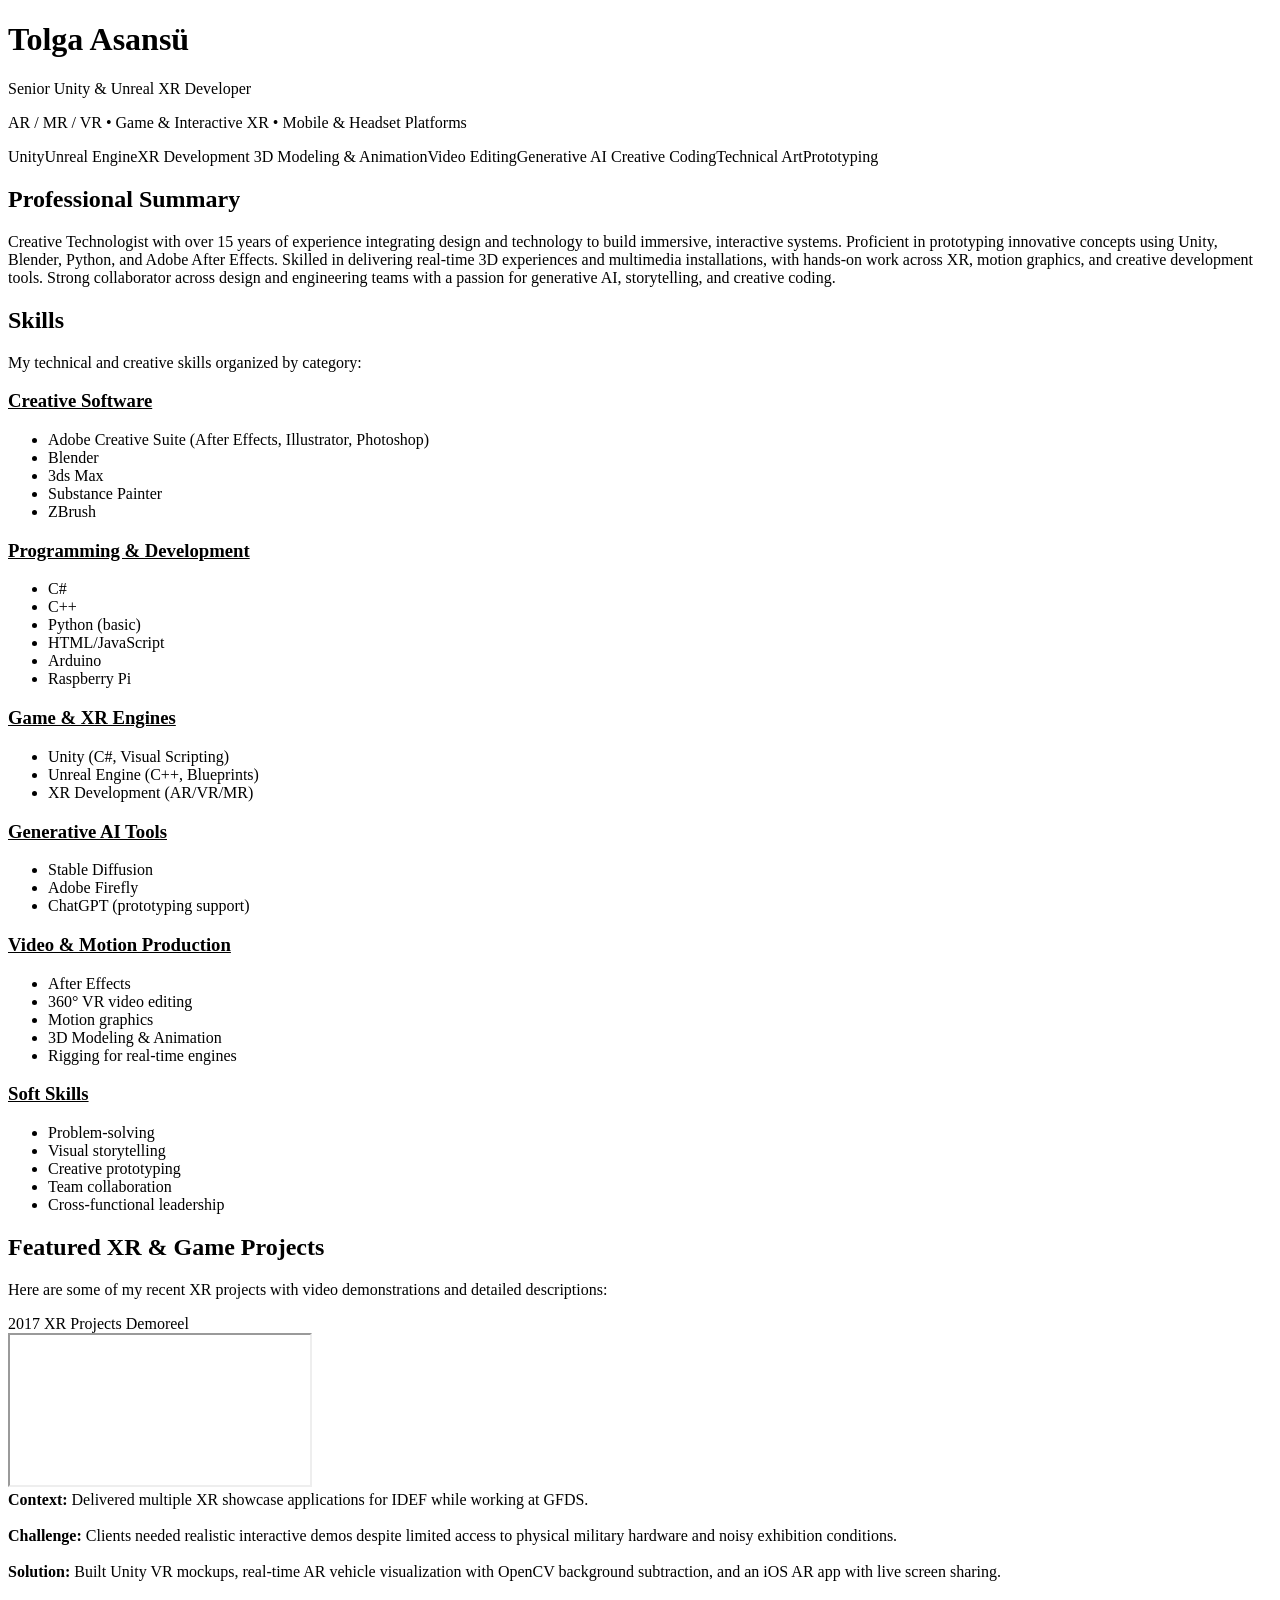
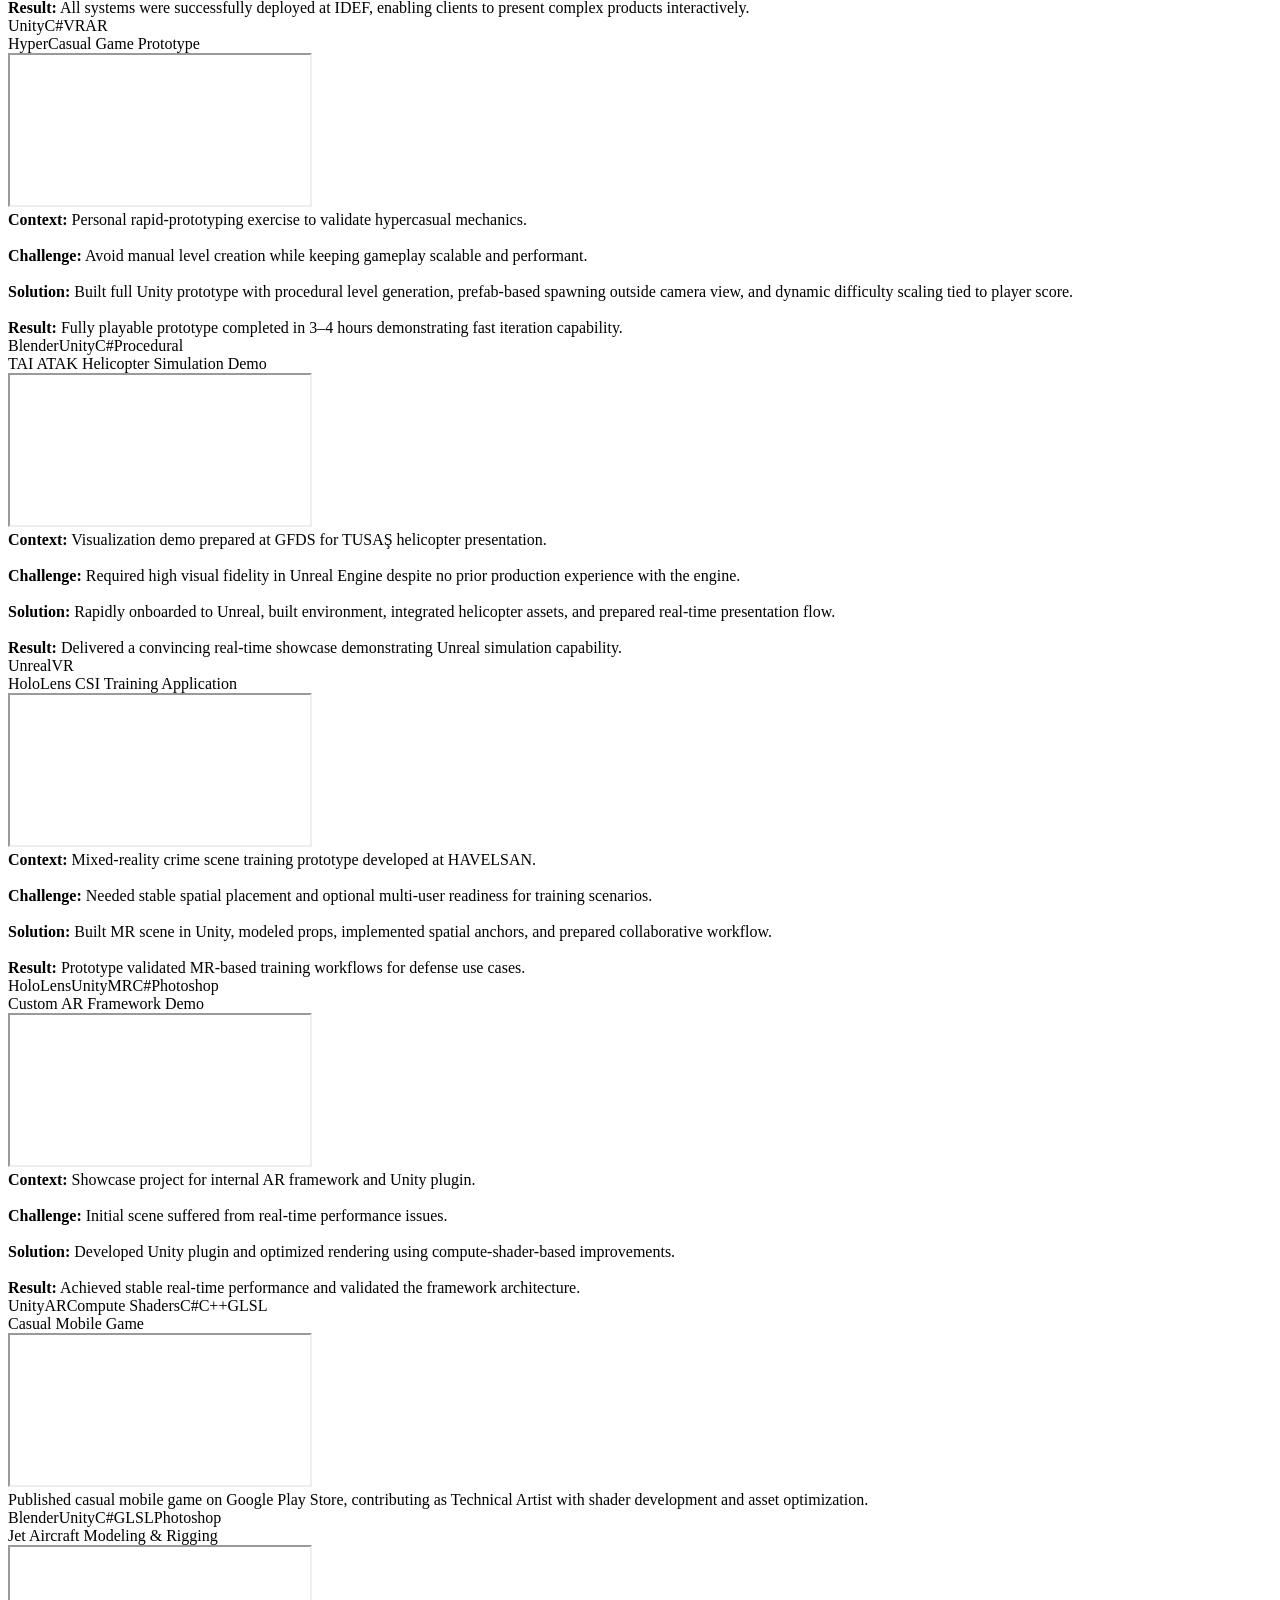
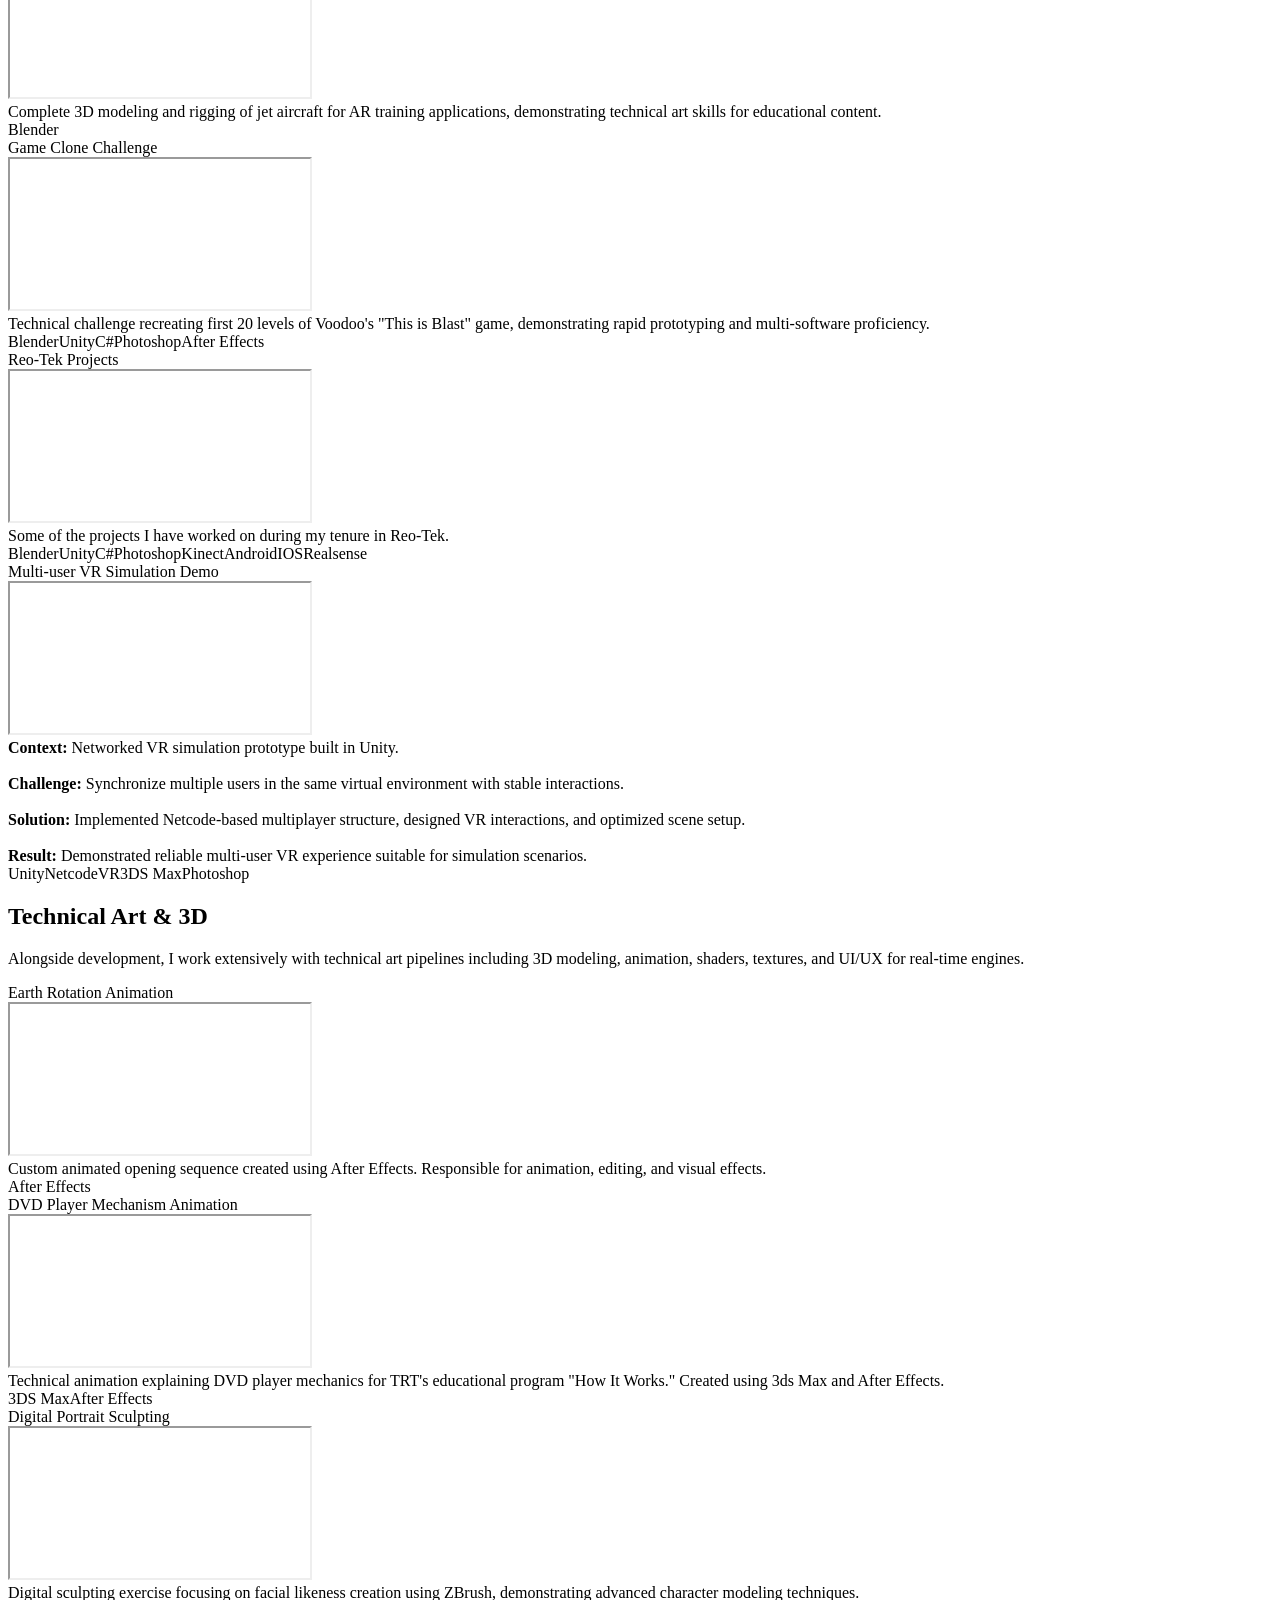
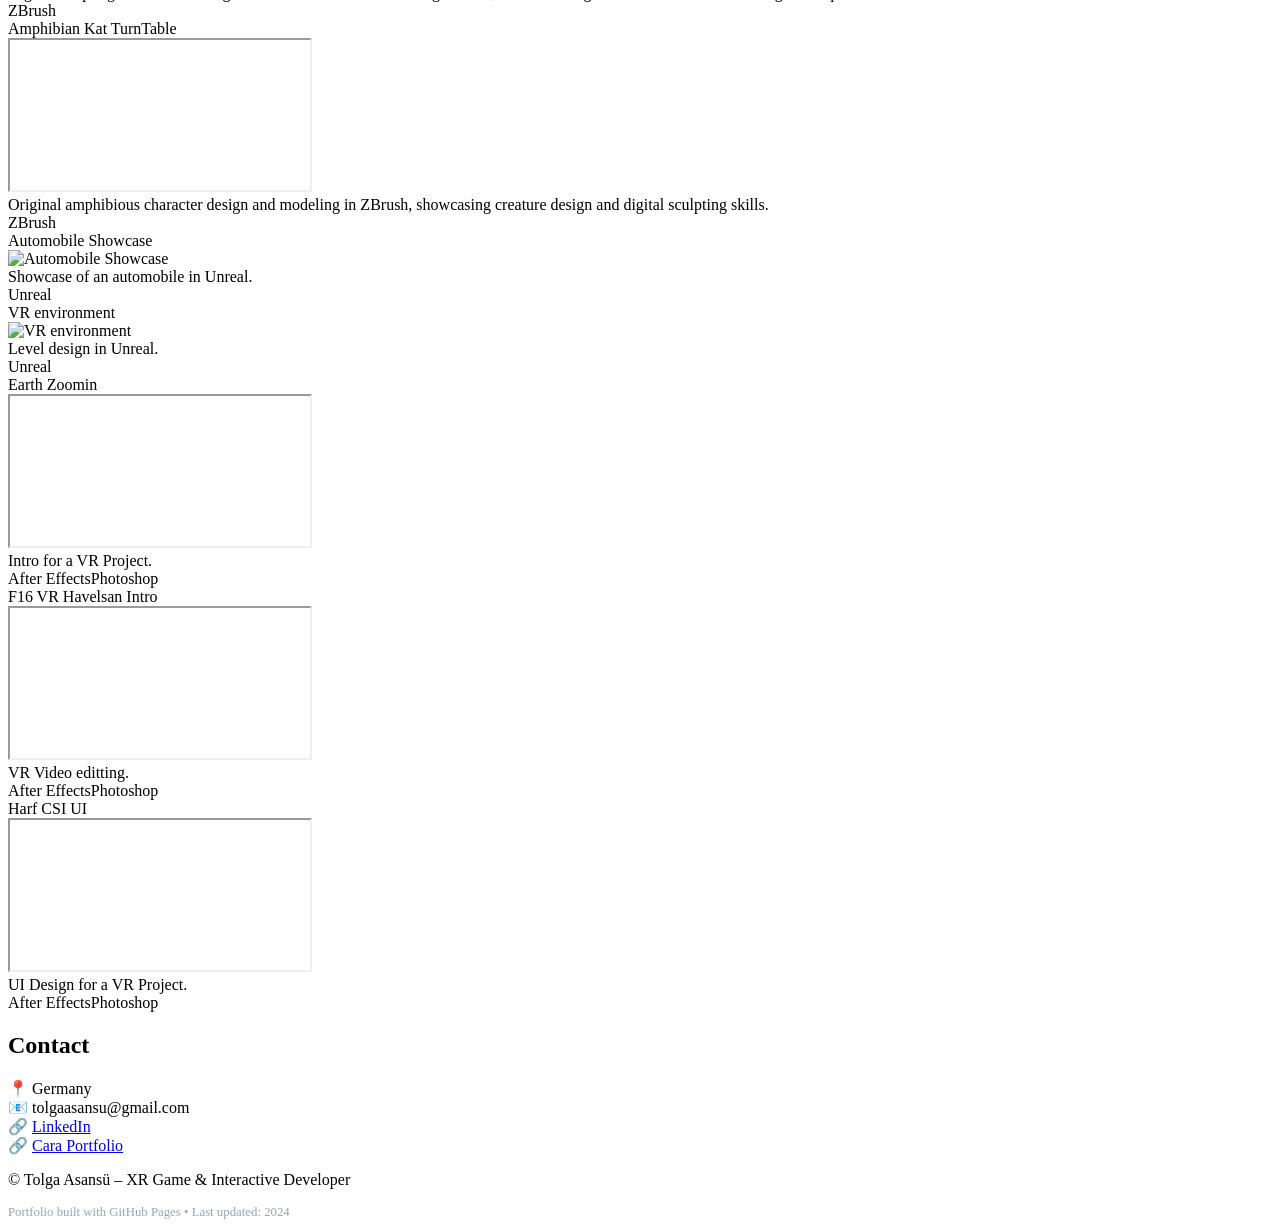
==== index.html @ 9d8e0fd8 "Update index.html" ====
<!DOCTYPE html>
<html lang="en">
<head>
  <meta charset="UTF-8" />
  <meta name="viewport" content="width=device-width, initial-scale=1.0" />
  <title>Tolga Asansü | Senior Unity & Unreal XR Developer</title>
  <meta name="description" content="Senior Unity & Unreal XR Developer specializing in AR, MR, VR, mobile AR, and interactive real-time experiences." />
  
	<!-- Google tag (gtag.js) -->
	<script async src="https://www.googletagmanager.com/gtag/js?id=G-EGVTPFHHK9"></script>
	<script>
	  window.dataLayer = window.dataLayer || [];
	  function gtag(){dataLayer.push(arguments);}
	  gtag('js', new Date());

	  gtag('config', 'G-EGVTPFHHK9');
	</script>

<link rel="stylesheet" href="MyPortfoliostyle.css">
</head>
<body>
  <div class="container">
    <header>
      <h1>Tolga Asansü</h1>
      <div class="subtitle">Senior Unity & Unreal XR Developer</div>
      <p>AR / MR / VR • Game & Interactive XR • Mobile & Headset Platforms</p>
            <div class="tags">
        <span>Unity</span><span>Unreal Engine</span><span>XR Development</span>
        <span>3D Modeling & Animation</span><span>Video Editing</span><span>Generative AI</span>
        <span>Creative Coding</span><span>Technical Art</span><span>Prototyping</span>
      </div>
    </header>

    <section>
      <h2>Professional Summary</h2>
      <p>
        Creative Technologist with over 15 years of experience integrating design and technology to build immersive, interactive systems. 
        Proficient in prototyping innovative concepts using Unity, Blender, Python, and Adobe After Effects. 
        Skilled in delivering real-time 3D experiences and multimedia installations, with hands-on work across XR, motion graphics, 
        and creative development tools. Strong collaborator across design and engineering teams with a passion for generative AI, 
        storytelling, and creative coding.
      </p>
    </section>

 <section>
      <h2>Skills</h2>
      <p>My technical and creative skills organized by category:</p>
      
      <div class="project-grid">
        <div class="skill-card">
          <h3><u>Creative Software</u></h3>
          <ul class="skill-list">
            <li>Adobe Creative Suite (After Effects, Illustrator, Photoshop)</li>
            <li>Blender</li>
            <li>3ds Max</li>
            <li>Substance Painter</li>
            <li>ZBrush</li>
          </ul>
        </div>
        
        <div class="skill-card">
          <h3><u>Programming & Development</u></h3>
          <ul class="skill-list">
            <li>C#</li>
            <li>C++</li>
            <li>Python (basic)</li>
            <li>HTML/JavaScript</li>
            <li>Arduino</li>
            <li>Raspberry Pi</li>
          </ul>
        </div>
        
        <div class="skill-card">
          <h3><u>Game & XR Engines</u></h3>
          <ul class="skill-list">
            <li>Unity (C#, Visual Scripting)</li>
            <li>Unreal Engine (C++, Blueprints)</li>
            <li>XR Development (AR/VR/MR)</li>
          </ul>
        </div>
        
        <div class="skill-card">
          <h3><u>Generative AI Tools</u></h3>
          <ul class="skill-list">
            <li>Stable Diffusion</li>
            <li>Adobe Firefly</li>
            <li>ChatGPT (prototyping support)</li>
          </ul>
        </div>
        
        <div class="skill-card">
          <h3><u>Video & Motion Production</u></h3>
          <ul class="skill-list">
            <li>After Effects</li>
            <li>360° VR video editing</li>
            <li>Motion graphics</li>
            <li>3D Modeling & Animation</li>
            <li>Rigging for real-time engines</li>
          </ul>
        </div>
        
        <div class="skill-card">
          <h3><u>Soft Skills</u></h3>
          <ul class="skill-list">
            <li>Problem-solving</li>
            <li>Visual storytelling</li>
            <li>Creative prototyping</li>
            <li>Team collaboration</li>
            <li>Cross-functional leadership</li>
          </ul>
        </div>
      </div>
    </section>
	
    <section>
      <h2>Featured XR & Game Projects</h2>
      <p>Here are some of my recent XR projects with video demonstrations and detailed descriptions:</p>
      
		<div class="project-grid">

		<!-- Demoreel -->
		<div class="project-card">
		<div class="project-title">2017 XR Projects Demoreel</div>
		<div class="video-container">
		<iframe src="https://www.youtube.com/embed/PJMK_NK3RdA?si=pxXq6aSnzMziKGfi" 
                    title="M2017 XR Projects Demoreel" 
                    allow="accelerometer; autoplay; clipboard-write; encrypted-media; gyroscope; picture-in-picture" 
                    allowfullscreen></iframe>
		</div>
		<div class="project-description">
		<b>Context:</b> Delivered multiple XR showcase applications for IDEF while working at GFDS.<br><br>
		<b>Challenge:</b> Clients needed realistic interactive demos despite limited access to physical military hardware and noisy exhibition conditions.<br><br>
		<b>Solution:</b> Built Unity VR mockups, real-time AR vehicle visualization with OpenCV background subtraction, and an iOS AR app with live screen sharing.<br><br>
		<b>Result:</b> All systems were successfully deployed at IDEF, enabling clients to present complex products interactively.
		</div>
		<div class="project-meta"><span>Unity</span><span>C#</span><span>VR</span><span>AR</span></div>
		</div>

		<!-- Hypercasual -->
		<div class="project-card">
		<div class="project-title">HyperCasual Game Prototype</div>
		<div class="video-container">
		<iframe src="https://www.youtube.com/embed/LQsaBVInfiQ?si=5ge2OFPNhXyJ9Aky" 
							title="HyperCasual Game Prototype" 
							allow="accelerometer; autoplay; clipboard-write; encrypted-media; gyroscope; picture-in-picture" 
							allowfullscreen></iframe>
		</div>
		<div class="project-description">
		<b>Context:</b> Personal rapid-prototyping exercise to validate hypercasual mechanics.<br><br>
		<b>Challenge:</b> Avoid manual level creation while keeping gameplay scalable and performant.<br><br>
		<b>Solution:</b> Built full Unity prototype with procedural level generation, prefab-based spawning outside camera view, and dynamic difficulty scaling tied to player score.<br><br>
		<b>Result:</b> Fully playable prototype completed in 3–4 hours demonstrating fast iteration capability.
		</div>
		<div class="project-meta"><span>Blender</span><span>Unity</span><span>C#</span><span>Procedural</span></div>
		</div>

		<!-- ATAK -->
		<div class="project-card">
		<div class="project-title">TAI ATAK Helicopter Simulation Demo</div>
		<div class="video-container">
		<iframe src="https://www.dropbox.com/scl/fi/0bozkcm5hgwgr0zekue4g/atakdemofinal.mp4?rlkey=ukk16th7t98911q4jrrozlk4o&st=qwrtjfw9&raw=1&dl=0" 
                    title="TAI ATAK Helicopter Simulation Demo" 
                    allow="accelerometer; autoplay; clipboard-write; encrypted-media; gyroscope; picture-in-picture" 
                    allowfullscreen></iframe>
		</div>
		<div class="project-description">
		<b>Context:</b> Visualization demo prepared at GFDS for TUSAŞ helicopter presentation.<br><br>
		<b>Challenge:</b> Required high visual fidelity in Unreal Engine despite no prior production experience with the engine.<br><br>
		<b>Solution:</b> Rapidly onboarded to Unreal, built environment, integrated helicopter assets, and prepared real-time presentation flow.<br><br>
		<b>Result:</b> Delivered a convincing real-time showcase demonstrating Unreal simulation capability.
		</div>
		<div class="project-meta"><span>Unreal</span><span>VR</span></div>
		</div>

		<!-- HoloLens -->
		<div class="project-card">
		<div class="project-title">HoloLens CSI Training Application</div>
		<div class="video-container">
		<iframe src="https://www.youtube.com/embed/8wqOp-hBKbo?si=iJnjc84bht3c4Mcm" 
                    title="HoloLens CSI Training Application" 
                    allow="accelerometer; autoplay; clipboard-write; encrypted-media; gyroscope; picture-in-picture" 
                    allowfullscreen></iframe>
		</div>
		<div class="project-description">
		<b>Context:</b> Mixed-reality crime scene training prototype developed at HAVELSAN.<br><br>
		<b>Challenge:</b> Needed stable spatial placement and optional multi-user readiness for training scenarios.<br><br>
		<b>Solution:</b> Built MR scene in Unity, modeled props, implemented spatial anchors, and prepared collaborative workflow.<br><br>
		<b>Result:</b> Prototype validated MR-based training workflows for defense use cases.
		</div>
		<div class="project-meta"><span>HoloLens</span><span>Unity</span><span>MR</span><span>C#</span><span>Photoshop</span></div>
		</div>
		
		<!-- AR Framework -->
		<div class="project-card">
		<div class="project-title">Custom AR Framework Demo</div>
		<div class="video-container">
		<iframe src="https://www.youtube.com/embed/vNhl_J-H4dc?si=AnZHRB_zr0o45K2U" 
                    title="Custom AR Framework Demo" 
                    allow="accelerometer; autoplay; clipboard-write; encrypted-media; gyroscope; picture-in-picture" 
                    allowfullscreen></iframe>
		</div>
		<div class="project-description">
		<b>Context:</b> Showcase project for internal AR framework and Unity plugin.<br><br>
		<b>Challenge:</b> Initial scene suffered from real-time performance issues.<br><br>
		<b>Solution:</b> Developed Unity plugin and optimized rendering using compute-shader-based improvements.<br><br>
		<b>Result:</b> Achieved stable real-time performance and validated the framework architecture.
		</div>
		<div class="project-meta"><span>Unity</span><span>AR</span><span>Compute Shaders</span><span>C#</span><span>C++</span><span>GLSL</span></div>
		</div>
		
		<!-- Project 8 -->
        <div class="project-card">
          <div class="project-title">Casual Mobile Game</div>
          <div class="video-container">
            <iframe src="https://www.youtube.com/embed/ZUWYXzKMLqI?si=9fisNYF_zvx-RLoI" 
                    title="Casual Mobile Game" 
                    allow="accelerometer; autoplay; clipboard-write; encrypted-media; gyroscope; picture-in-picture" 
                    allowfullscreen></iframe>
          </div>
          <div class="project-description">
           Published casual mobile game on Google Play Store, contributing as Technical Artist with shader development and asset optimization.
          </div>
          <div class="project-meta">
            <span>Blender</span><span>Unity</span><span>C#</span><span>GLSL</span><span>Photoshop</span>
          </div>
        </div>
		
		<!-- Project 9 -->
        <div class="project-card">
          <div class="project-title">Jet Aircraft Modeling & Rigging</div>
          <div class="video-container">
            <iframe src="https://www.youtube.com/embed/poCeSGAT0ok?si=uciZw1JYo9ens0Er" 
                    title="Jet Aircraft Modeling & Rigging" 
                    allow="accelerometer; autoplay; clipboard-write; encrypted-media; gyroscope; picture-in-picture" 
                    allowfullscreen></iframe>
          </div>
          <div class="project-description">
           Complete 3D modeling and rigging of jet aircraft for AR training applications, demonstrating technical art skills for educational content.
          </div>
          <div class="project-meta">
            <span>Blender</span>
          </div>
        </div>
		
		
		<!-- Project 12 -->
        <div class="project-card">
          <div class="project-title">Game Clone Challenge</div>
          <div class="video-container">
            <iframe src="https://www.youtube.com/embed/wAmHMcwQY5E?si=zMwPc9GbGT-OhYzn" 
                    title="Game Clone Challenge" 
                    allow="accelerometer; autoplay; clipboard-write; encrypted-media; gyroscope; picture-in-picture" 
                    allowfullscreen></iframe>
          </div>
          <div class="project-description">
           Technical challenge recreating first 20 levels of Voodoo's "This is Blast" game, demonstrating rapid prototyping and multi-software proficiency.
          </div>
          <div class="project-meta">
            <span>Blender</span><span>Unity</span><span>C#</span><span>Photoshop</span><span>After Effects</span>
          </div>
        </div>
		
		<!-- Project 13 -->
        <div class="project-card">
          <div class="project-title">Reo-Tek Projects</div>
          <div class="video-container">
            <iframe src="https://www.dropbox.com/scl/fi/jbgdmio81mdufne6ft8ql/ReoTek.mp4?rlkey=us9wvbwueg6mrrfq9lz2c7rz9&st=wr86s4a6&raw=1&dl=0" 
                    title="Reo-Tek Projects" 
                    allow="accelerometer; autoplay; clipboard-write; encrypted-media; gyroscope; picture-in-picture" 
                    allowfullscreen></iframe>
          </div>
          <div class="project-description">
           Some of the projects I have worked on during my tenure in Reo-Tek.
          </div>
          <div class="project-meta">
            <span>Blender</span><span>Unity</span><span>C#</span><span>Photoshop</span><span>Kinect</span><span>Android</span><span>IOS</span><span>Realsense</span>
          </div>
        </div>
		
		<!-- Multiuser VR -->
		<div class="project-card">
		<div class="project-title">Multi-user VR Simulation Demo</div>
		<div class="video-container">
		<iframe src="https://www.dropbox.com/scl/fi/21rppc6nu6fbxzvb5knrh/Multiairsim-1.mp4?rlkey=0c2pmxyln33fd33fmzxvevzri&st=bmo97hf3&raw=1&dl=0" 
                    title="Multi-user VR Simulation Demo" 
                    allow="accelerometer; autoplay; clipboard-write; encrypted-media; gyroscope; picture-in-picture" 
                    allowfullscreen></iframe>
		</div>
		<div class="project-description">
		<b>Context:</b> Networked VR simulation prototype built in Unity.<br><br>
		<b>Challenge:</b> Synchronize multiple users in the same virtual environment with stable interactions.<br><br>
		<b>Solution:</b> Implemented Netcode-based multiplayer structure, designed VR interactions, and optimized scene setup.<br><br>
		<b>Result:</b> Demonstrated reliable multi-user VR experience suitable for simulation scenarios.
		</div>
		<div class="project-meta"><span>Unity</span><span>Netcode</span><span>VR</span><span>3DS Max</span><span>Photoshop</span></div>
		</div>


        <!-- Add more project cards as needed -->
      </div>

    <section>
      <h2>Technical Art & 3D</h2>
      <p>
        Alongside development, I work extensively with technical art pipelines including 3D modeling, animation, shaders,
        textures, and UI/UX for real-time engines.
      </p>
	  
	        <div class="project-grid">
        <!-- Project 1 -->
        <div class="project-card">
          <div class="project-title">Earth Rotation Animation</div>
          <div class="video-container">
            <iframe src="https://www.youtube.com/embed/Ij3tl3CPkbI?si=ZBO1zSQZ8Ka0mGSn" 
                    title="Earth Rotation Animation" 
                    allow="accelerometer; autoplay; clipboard-write; encrypted-media; gyroscope; picture-in-picture" 
                    allowfullscreen></iframe>
          </div>
          <div class="project-description">
            Custom animated opening sequence created using After Effects. Responsible for animation, editing, and visual effects.
          </div>
          <div class="project-meta">
            <span>After Effects</span>
          </div>
        </div>
		
		<!-- Project 2 -->
        <div class="project-card">
          <div class="project-title">DVD Player Mechanism Animation</div>
          <div class="video-container">
            <iframe src="https://www.youtube.com/embed/N-5YO4J5sig?si=Os4cUYwRwGEm9yrd" 
                    title="DVD Player Mechanism Animation" 
                    allow="accelerometer; autoplay; clipboard-write; encrypted-media; gyroscope; picture-in-picture" 
                    allowfullscreen></iframe>
          </div>
          <div class="project-description">
           Technical animation explaining DVD player mechanics for TRT's educational program "How It Works." Created using 3ds Max and After Effects.
          </div>
          <div class="project-meta">
            <span>3DS Max</span><span>After Effects</span>
          </div>
        </div>
		
				<!-- Project 10 -->
        <div class="project-card">
          <div class="project-title">Digital Portrait Sculpting</div>
          <div class="video-container">
            <iframe src="https://www.youtube.com/embed/cvLQHMmQlM4?si=rzdMiNjktoTkReci" 
                    title="Digital Portrait Sculpting" 
                    allow="accelerometer; autoplay; clipboard-write; encrypted-media; gyroscope; picture-in-picture" 
                    allowfullscreen></iframe>
          </div>
          <div class="project-description">
           Digital sculpting exercise focusing on facial likeness creation using ZBrush, demonstrating advanced character modeling techniques.
          </div>
          <div class="project-meta">
            <span>ZBrush</span>
          </div>
        </div>
		
		<!-- Project 11 -->
        <div class="project-card">
          <div class="project-title">Amphibian Kat TurnTable</div>
          <div class="video-container">
            <iframe src="https://www.youtube.com/embed/dQKNoShCK-k?si=JU8zPBj2d0qYvOOI" 
                    title="Amphibian Kat TurnTable" 
                    allow="accelerometer; autoplay; clipboard-write; encrypted-media; gyroscope; picture-in-picture" 
                    allowfullscreen></iframe>
          </div>
          <div class="project-description">
           Original amphibious character design and modeling in ZBrush, showcasing creature design and digital sculpting skills.
          </div>
          <div class="project-meta">
            <span>ZBrush</span>
          </div>
        </div>
    
	
	<!-- Project 14 -->
        <div class="project-card">
		  <div class="project-title">Automobile Showcase</div>

		  <div class="img-container">
			<img
			  src="https://www.dropbox.com/scl/fi/1jsaere5vm7e30xuy73lr/Unreal_Kia2.png?rlkey=v6xcuhae4gmd2ax2vszpiwcgf&st=gjnj1omo&raw=1&dl=0"
			  alt="Automobile Showcase"
			  style="max-width:100%; height:auto; display:block; margin:0 auto;"
			>
		  </div>

		  <div class="project-description">
			Showcase of an automobile in Unreal.
		  </div>

		  <div class="project-meta">
			<span>Unreal</span>
		  </div>
		</div>
	</section>
	
		<!-- Project 15 -->
        <div class="project-card">
		  <div class="project-title">VR environment</div>

		  <div class="img-container">
			<img
			  src="https://www.dropbox.com/scl/fi/1jsaere5vm7e30xuy73lr/Unreal_Kia2.png?rlkey=v6xcuhae4gmd2ax2vszpiwcgf&st=gjnj1omo&raw=1&dl=0"
			  alt="VR environment"
			  style="max-width:100%; height:auto; display:block; margin:0 auto;"
			>
		  </div>

		  <div class="project-description">
			Level design in Unreal.
		  </div>

		  <div class="project-meta">
			<span>Unreal</span>
		  </div>
		</div>
	</section>
	
			<!-- Project 16 -->
        <div class="project-card">
          <div class="project-title">Earth Zoomin</div>
          <div class="video-container">
            <iframe src="https://www.dropbox.com/scl/fi/kh2f6qp9ujt5uc31a4jcu/Earthrender.mp4?rlkey=11l1xe5690hjkj8i3x3i5eqbp&st=3d5eznvv&raw=1&dl=0" 
                    title="Earth Zoom-in" 
                    allow="accelerometer; autoplay; clipboard-write; encrypted-media; gyroscope; picture-in-picture" 
                    allowfullscreen></iframe>
          </div>
          <div class="project-description">
           Intro for a VR Project.
          </div>
          <div class="project-meta">
            <span>After Effects</span><span>Photoshop</span>
          </div>
        </div>
		
				<!-- Project 17 -->
		  <div class="project-card">
          <div class="project-title">F16 VR Havelsan Intro</div>
          <div class="video-container">
            <iframe src="https://www.dropbox.com/scl/fi/v7fztm5vr4nj9ylqekqk7/F16-Edit-Vr2-Output-1.mp4?rlkey=2apt85juaostulrz0tlknvzga&st=wnsz7ghv&raw=1&dl=0" 
                    title="F16 VR Havelsan Intro" 
                    allow="accelerometer; autoplay; clipboard-write; encrypted-media; gyroscope; picture-in-picture" 
                    allowfullscreen></iframe>
          </div>
          <div class="project-description">
           VR Video editting.
          </div>
          <div class="project-meta">
            <span>After Effects</span><span>Photoshop</span>
          </div>
        </div>
		
				<!-- Project 18 -->
		<div class="project-card">
          <div class="project-title">Harf CSI UI</div>
          <div class="video-container">
            <iframe src="https://www.dropbox.com/scl/fi/rshfyfp809d3cwml7559d/HARFCSI_UI.mp4?rlkey=r7fnvgy81odo43ujpwn7ejcno&st=9g26hb9t&raw=1&dl=0" 
                    title="Harf CSI UI" 
                    allow="accelerometer; autoplay; clipboard-write; encrypted-media; gyroscope; picture-in-picture" 
                    allowfullscreen></iframe>
          </div>
          <div class="project-description">
           UI Design for a VR Project.
          </div>
          <div class="project-meta">
            <span>After Effects</span><span>Photoshop</span>
          </div>
        </div>
	
    <section>
      <h2>Contact</h2>
      <div class="contact-info">
        <div class="contact-item">📍 Germany</div>
        <div class="contact-item">📧 tolgaasansu@gmail.com</div>
        <div class="contact-item">
          🔗 <a href="https://www.linkedin.com/in/tolga-asansu/" target="_blank">LinkedIn</a>
        </div>
		<div class="contact-item">
          🔗 <a href="https://cara.app/mimesis" target="_blank">Cara Portfolio</a>
        </div>
      </div>
    </section>

    <footer>
      <p>© Tolga Asansü – XR Game & Interactive Developer</p>
      <p style="font-size: 0.8rem; margin-top: 10px; color: #9aa4b2;">
        Portfolio built with GitHub Pages • Last updated: 2024
      </p>
    </footer>
  </div>

  <script>
    // Prevent right-click on videos (optional)
    document.addEventListener('contextmenu', event => {
      if (event.target.tagName === 'IFRAME') {
        event.preventDefault();
      }
    });

    // Add smooth scrolling for anchor links
    document.querySelectorAll('a[href^="#"]').forEach(anchor => {
      anchor.addEventListener('click', function (e) {
        e.preventDefault();
        const targetId = this.getAttribute('href');
        if (targetId === '#') return;
        
        const targetElement = document.querySelector(targetId);
        if (targetElement) {
          window.scrollTo({
            top: targetElement.offsetTop - 20,
            behavior: 'smooth'
          });
        }
      });
    });
  </script>
</body>
</html>
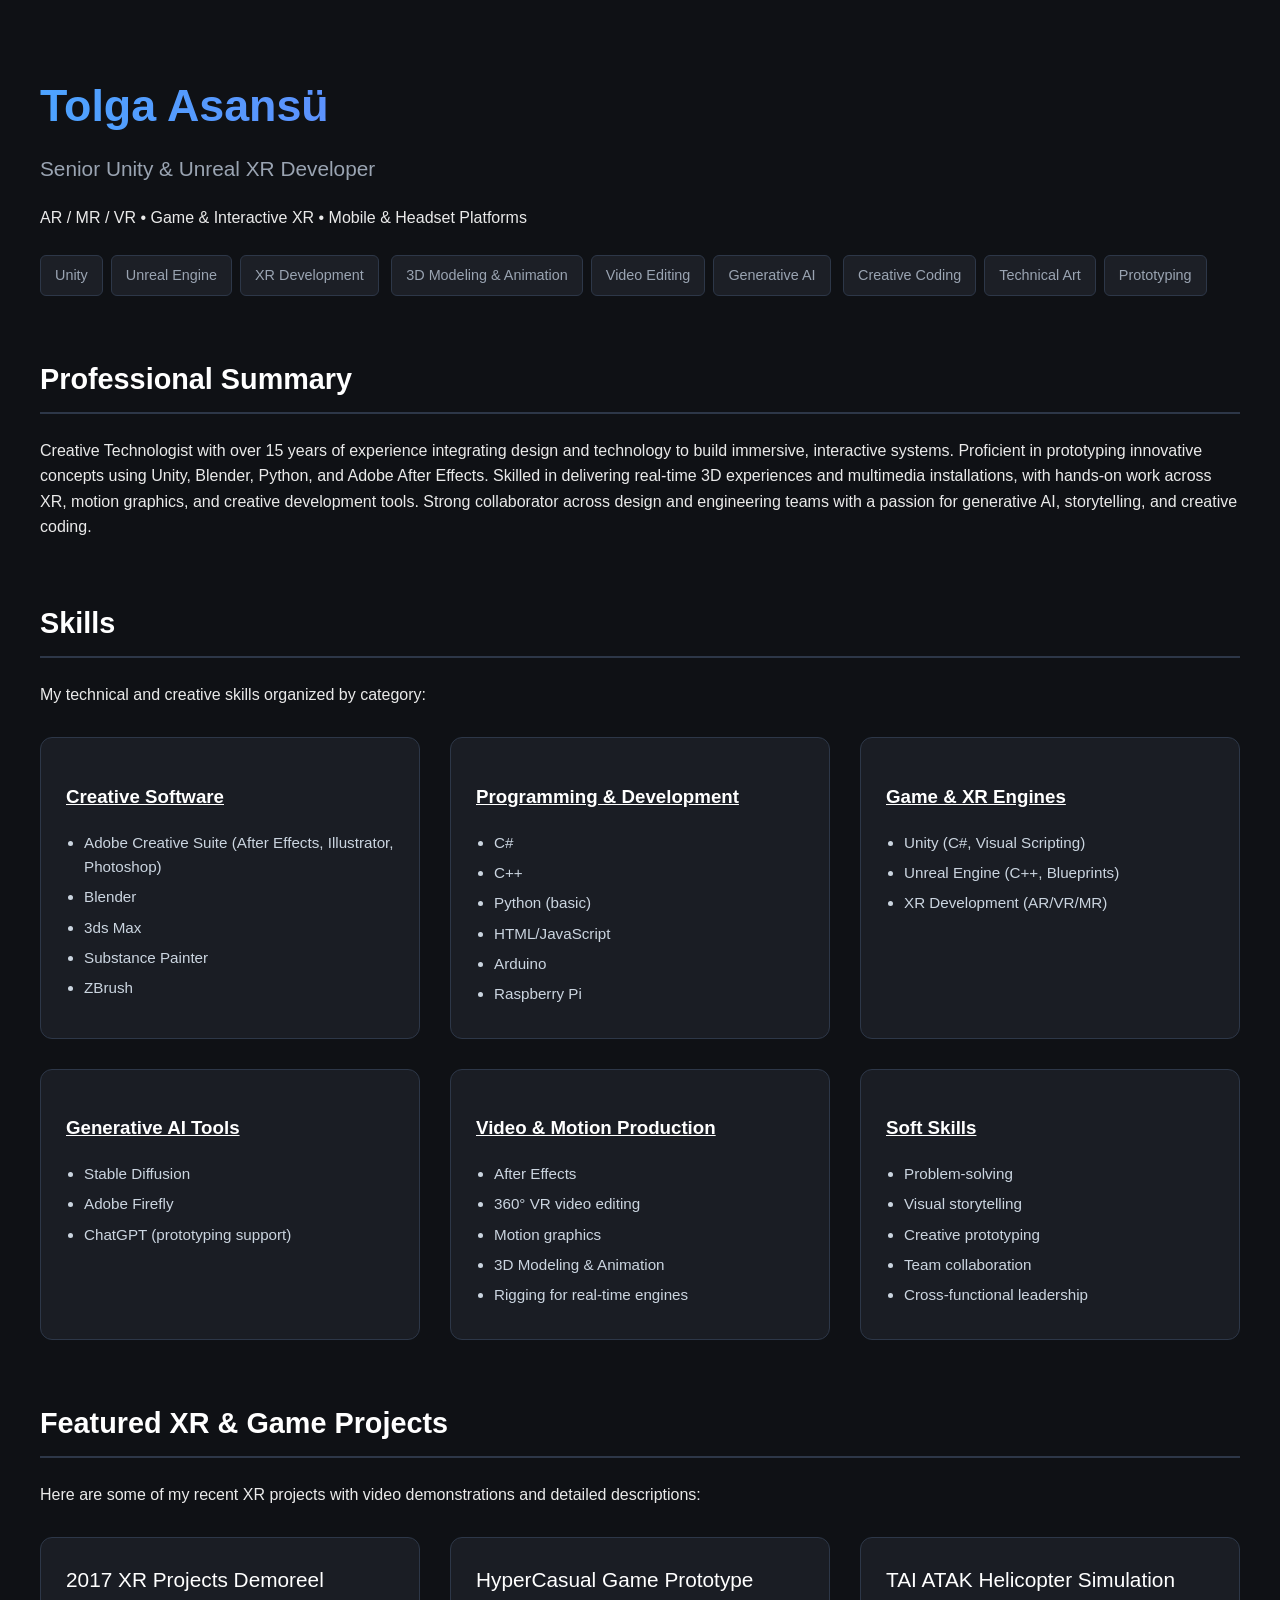
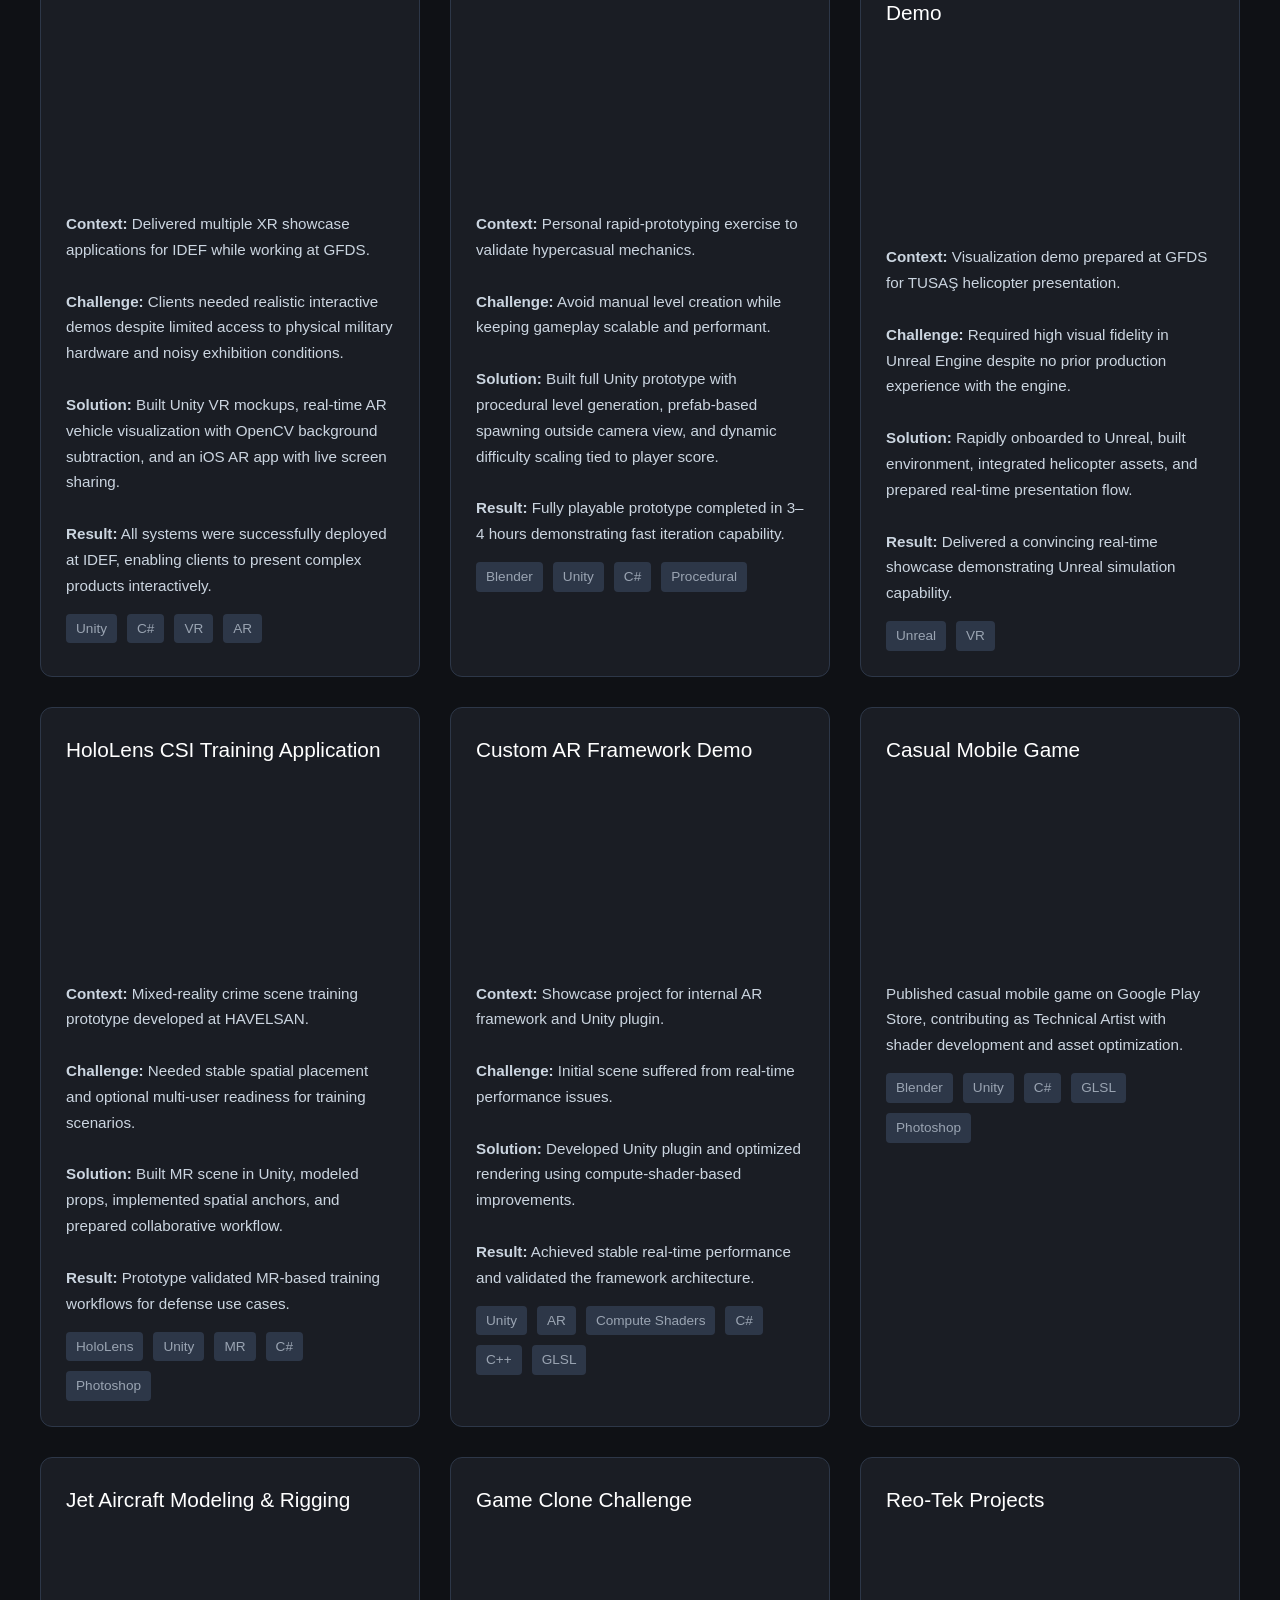
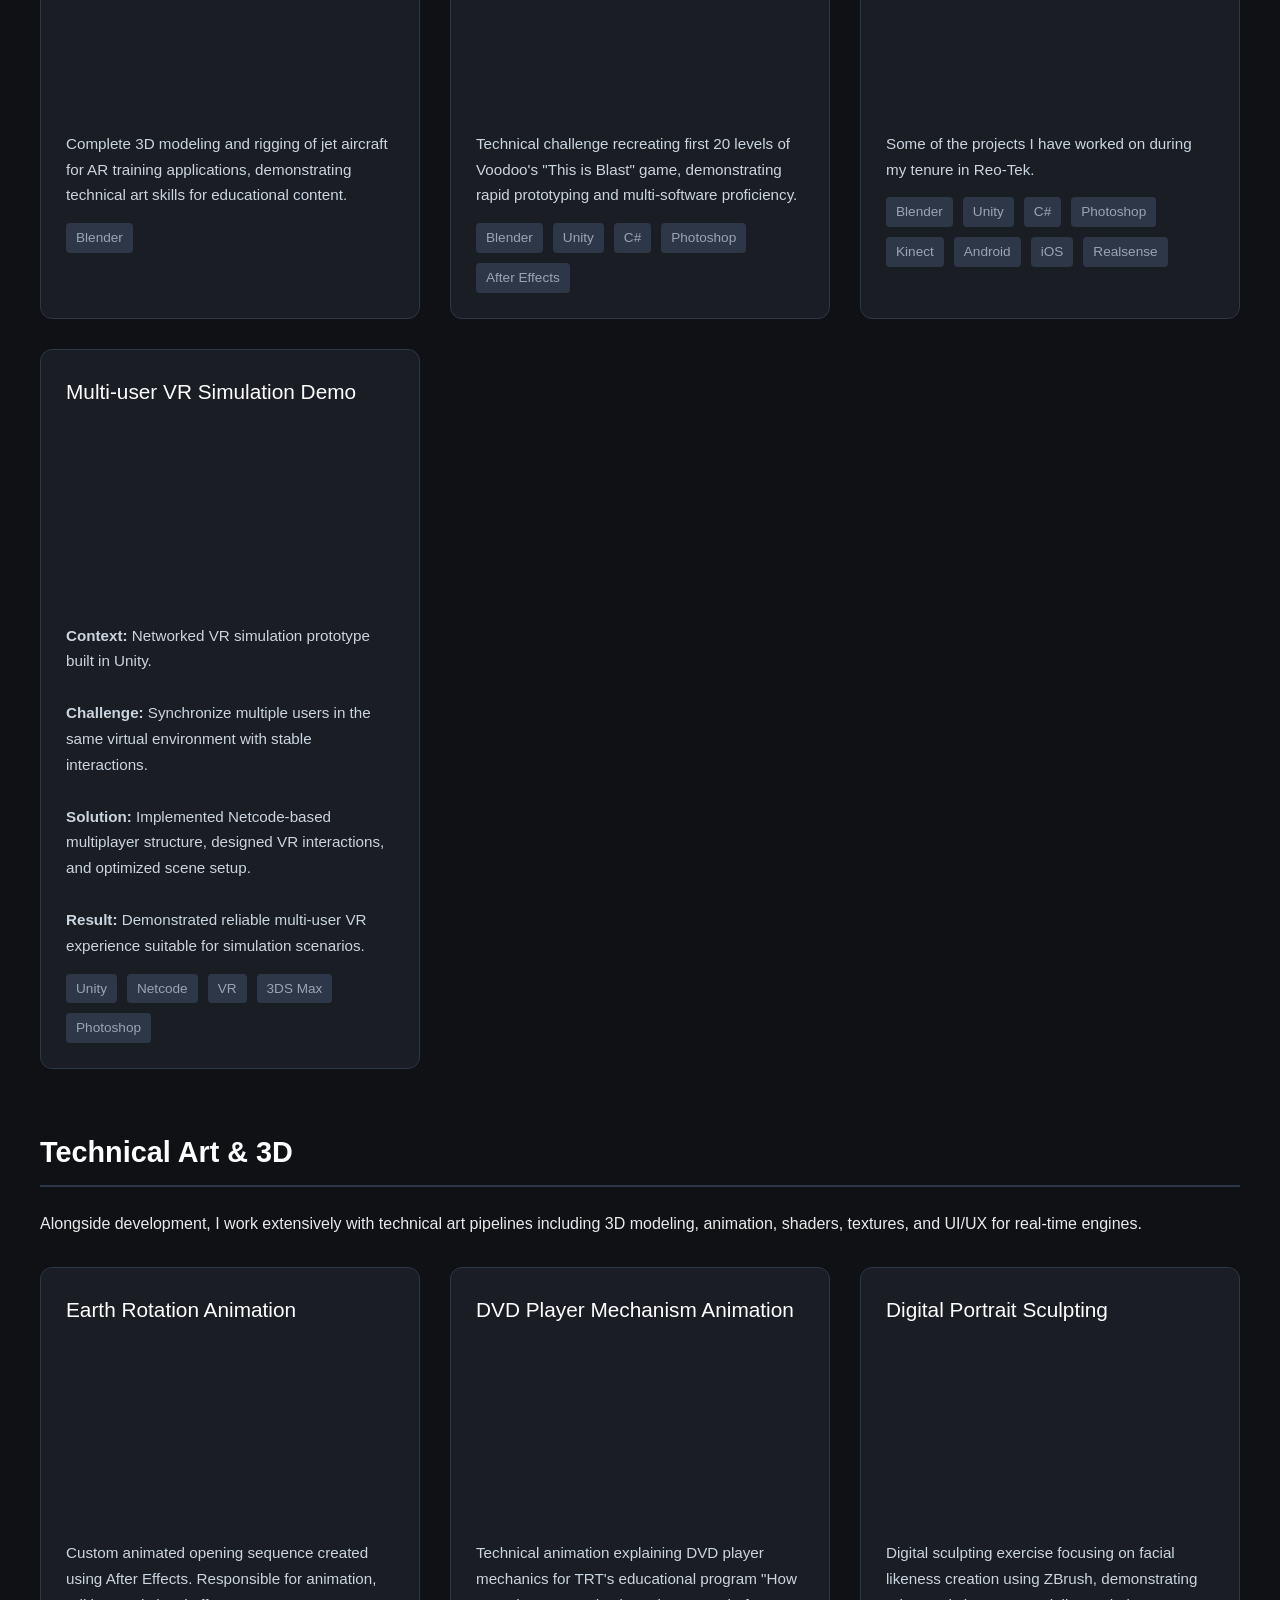
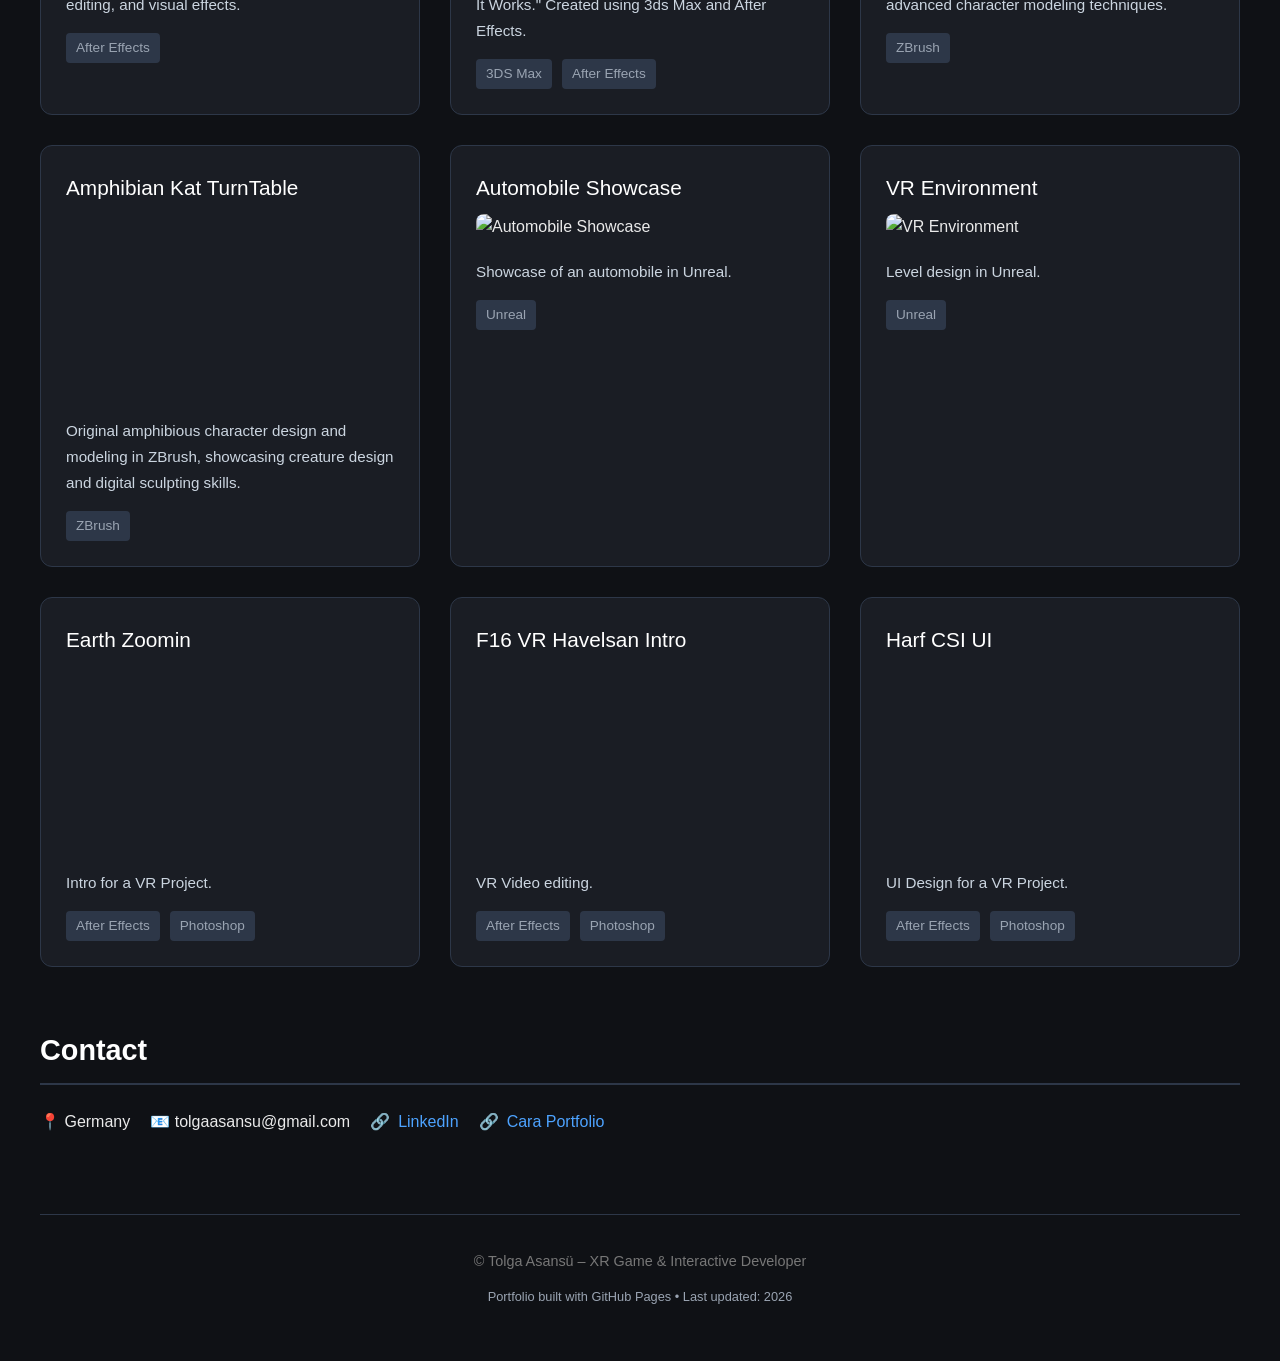
==== commit ac75189a: "Update index.html" ====
--- a/index.html
+++ b/index.html
@@ -1,4 +1,3 @@
-
 <!DOCTYPE html>
 <html lang="en">
 <head>
@@ -6,26 +5,189 @@
   <meta name="viewport" content="width=device-width, initial-scale=1.0" />
   <title>Tolga Asansü | Senior Unity & Unreal XR Developer</title>
   <meta name="description" content="Senior Unity & Unreal XR Developer specializing in AR, MR, VR, mobile AR, and interactive real-time experiences." />
-  
-	<!-- Google tag (gtag.js) -->
-	<script async src="https://www.googletagmanager.com/gtag/js?id=G-EGVTPFHHK9"></script>
-	<script>
-	  window.dataLayer = window.dataLayer || [];
-	  function gtag(){dataLayer.push(arguments);}
-	  gtag('js', new Date());
-
-	  gtag('config', 'G-EGVTPFHHK9');
-	</script>
-
-<link rel="stylesheet" href="MyPortfoliostyle.css">
+
+  <script async src="https://www.googletagmanager.com/gtag/js?id=G-EGVTPFHHK9"></script>
+  <script>
+    window.dataLayer = window.dataLayer || [];
+    function gtag(){dataLayer.push(arguments);}
+    gtag('js', new Date());
+    gtag('config', 'G-EGVTPFHHK9');
+  </script>
+
+  <style>
+    body {
+      margin: 0;
+      font-family: 'Segoe UI', Tahoma, Geneva, Verdana, sans-serif;
+      background-color: #0f1115;
+      color: #eaeaea;
+      line-height: 1.6;
+    }
+    .container {
+      max-width: 1200px;
+      margin: auto;
+      padding: 40px 20px;
+    }
+    h1, h2, h3 {
+      color: #ffffff;
+    }
+    h1 {
+      font-size: 2.8rem;
+      margin-bottom: 10px;
+      background: linear-gradient(90deg, #4da3ff, #8b5cf6);
+      -webkit-background-clip: text;
+      -webkit-text-fill-color: transparent;
+      background-clip: text;
+    }
+    h2 {
+      margin-top: 60px;
+      border-bottom: 2px solid #2d3748;
+      padding-bottom: 10px;
+      font-size: 1.8rem;
+    }
+    .subtitle {
+      color: #9aa4b2;
+      font-size: 1.3rem;
+      margin-bottom: 20px;
+    }
+    .tags span {
+      display: inline-block;
+      background: #1c1f26;
+      color: #9aa4b2;
+      padding: 8px 14px;
+      margin: 8px 8px 0 0;
+      border-radius: 6px;
+      font-size: 0.9rem;
+      border: 1px solid #2d3748;
+    }
+    a {
+      color: #4da3ff;
+      text-decoration: none;
+      transition: color 0.2s;
+    }
+    a:hover {
+      color: #8b5cf6;
+      text-decoration: underline;
+    }
+    .project-grid {
+      display: grid;
+      grid-template-columns: repeat(auto-fill, minmax(350px, 1fr));
+      gap: 30px;
+      margin-top: 30px;
+    }
+    .skill-card {
+      background: #1a1d24;
+      border-radius: 12px;
+      padding: 25px;
+      border: 1px solid #2d3748;
+    }
+    .skill-list {
+      color: #cbd5e0;
+      padding-left: 18px;
+      margin: 10px 0 0 0;
+    }
+    .skill-list li {
+      margin-bottom: 6px;
+      font-size: 0.95rem;
+    }
+    .project-card {
+      background: #1a1d24;
+      border-radius: 12px;
+      padding: 25px;
+      border: 1px solid #2d3748;
+      transition: transform 0.3s, border-color 0.3s;
+    }
+    .project-card:hover {
+      transform: translateY(-5px);
+      border-color: #4da3ff;
+    }
+    .video-container {
+      position: relative;
+      width: 100%;
+      padding-bottom: 56.25%;
+      height: 0;
+      margin-bottom: 20px;
+      border-radius: 8px;
+      overflow: hidden;
+    }
+    .video-container iframe {
+      position: absolute;
+      top: 0;
+      left: 0;
+      width: 100%;
+      height: 100%;
+      border: none;
+    }
+    .img-container {
+      margin-bottom: 20px;
+      border-radius: 8px;
+      overflow: hidden;
+    }
+    .img-container img {
+      width: 100%;
+      height: auto;
+      display: block;
+    }
+    .project-description {
+      margin-top: 15px;
+      color: #cbd5e0;
+      font-size: 0.95rem;
+      line-height: 1.7;
+    }
+    .project-title {
+      font-size: 1.3rem;
+      margin-bottom: 10px;
+      color: #ffffff;
+    }
+    .project-meta {
+      display: flex;
+      flex-wrap: wrap;
+      gap: 10px;
+      margin-top: 15px;
+    }
+    .project-meta span {
+      background: #2d3748;
+      color: #9aa4b2;
+      padding: 4px 10px;
+      border-radius: 4px;
+      font-size: 0.85rem;
+    }
+    footer {
+      margin-top: 80px;
+      padding-top: 20px;
+      border-top: 1px solid #2d3748;
+      color: #777;
+      font-size: 0.9rem;
+      text-align: center;
+    }
+    .contact-info {
+      display: flex;
+      flex-wrap: wrap;
+      gap: 20px;
+      margin-top: 15px;
+    }
+    .contact-item {
+      display: flex;
+      align-items: center;
+      gap: 8px;
+    }
+    @media (max-width: 768px) {
+      .project-grid {
+        grid-template-columns: 1fr;
+      }
+      h1 {
+        font-size: 2.2rem;
+      }
+    }
+  </style>
 </head>
 <body>
   <div class="container">
+
     <header>
       <h1>Tolga Asansü</h1>
       <div class="subtitle">Senior Unity & Unreal XR Developer</div>
       <p>AR / MR / VR • Game & Interactive XR • Mobile & Headset Platforms</p>
-            <div class="tags">
+      <div class="tags">
         <span>Unity</span><span>Unreal Engine</span><span>XR Development</span>
         <span>3D Modeling & Animation</span><span>Video Editing</span><span>Generative AI</span>
         <span>Creative Coding</span><span>Technical Art</span><span>Prototyping</span>
@@ -35,18 +197,17 @@
     <section>
       <h2>Professional Summary</h2>
       <p>
-        Creative Technologist with over 15 years of experience integrating design and technology to build immersive, interactive systems. 
-        Proficient in prototyping innovative concepts using Unity, Blender, Python, and Adobe After Effects. 
-        Skilled in delivering real-time 3D experiences and multimedia installations, with hands-on work across XR, motion graphics, 
-        and creative development tools. Strong collaborator across design and engineering teams with a passion for generative AI, 
+        Creative Technologist with over 15 years of experience integrating design and technology to build immersive, interactive systems.
+        Proficient in prototyping innovative concepts using Unity, Blender, Python, and Adobe After Effects.
+        Skilled in delivering real-time 3D experiences and multimedia installations, with hands-on work across XR, motion graphics,
+        and creative development tools. Strong collaborator across design and engineering teams with a passion for generative AI,
         storytelling, and creative coding.
       </p>
     </section>
 
- <section>
+    <section>
       <h2>Skills</h2>
       <p>My technical and creative skills organized by category:</p>
-      
       <div class="project-grid">
         <div class="skill-card">
           <h3><u>Creative Software</u></h3>
@@ -58,7 +219,6 @@
             <li>ZBrush</li>
           </ul>
         </div>
-        
         <div class="skill-card">
           <h3><u>Programming & Development</u></h3>
           <ul class="skill-list">
@@ -70,7 +230,6 @@
             <li>Raspberry Pi</li>
           </ul>
         </div>
-        
         <div class="skill-card">
           <h3><u>Game & XR Engines</u></h3>
           <ul class="skill-list">
@@ -79,7 +238,6 @@
             <li>XR Development (AR/VR/MR)</li>
           </ul>
         </div>
-        
         <div class="skill-card">
           <h3><u>Generative AI Tools</u></h3>
           <ul class="skill-list">
@@ -88,7 +246,6 @@
             <li>ChatGPT (prototyping support)</li>
           </ul>
         </div>
-        
         <div class="skill-card">
           <h3><u>Video & Motion Production</u></h3>
           <ul class="skill-list">
@@ -99,7 +256,6 @@
             <li>Rigging for real-time engines</li>
           </ul>
         </div>
-        
         <div class="skill-card">
           <h3><u>Soft Skills</u></h3>
           <ul class="skill-list">
@@ -112,193 +268,142 @@
         </div>
       </div>
     </section>
-	
+
     <section>
       <h2>Featured XR & Game Projects</h2>
       <p>Here are some of my recent XR projects with video demonstrations and detailed descriptions:</p>
-      
-		<div class="project-grid">
-
-		<!-- Demoreel -->
-		<div class="project-card">
-		<div class="project-title">2017 XR Projects Demoreel</div>
-		<div class="video-container">
-		<iframe src="https://www.youtube.com/embed/PJMK_NK3RdA?si=pxXq6aSnzMziKGfi" 
-                    title="M2017 XR Projects Demoreel" 
-                    allow="accelerometer; autoplay; clipboard-write; encrypted-media; gyroscope; picture-in-picture" 
-                    allowfullscreen></iframe>
-		</div>
-		<div class="project-description">
-		<b>Context:</b> Delivered multiple XR showcase applications for IDEF while working at GFDS.<br><br>
-		<b>Challenge:</b> Clients needed realistic interactive demos despite limited access to physical military hardware and noisy exhibition conditions.<br><br>
-		<b>Solution:</b> Built Unity VR mockups, real-time AR vehicle visualization with OpenCV background subtraction, and an iOS AR app with live screen sharing.<br><br>
-		<b>Result:</b> All systems were successfully deployed at IDEF, enabling clients to present complex products interactively.
-		</div>
-		<div class="project-meta"><span>Unity</span><span>C#</span><span>VR</span><span>AR</span></div>
-		</div>
-
-		<!-- Hypercasual -->
-		<div class="project-card">
-		<div class="project-title">HyperCasual Game Prototype</div>
-		<div class="video-container">
-		<iframe src="https://www.youtube.com/embed/LQsaBVInfiQ?si=5ge2OFPNhXyJ9Aky" 
-							title="HyperCasual Game Prototype" 
-							allow="accelerometer; autoplay; clipboard-write; encrypted-media; gyroscope; picture-in-picture" 
-							allowfullscreen></iframe>
-		</div>
-		<div class="project-description">
-		<b>Context:</b> Personal rapid-prototyping exercise to validate hypercasual mechanics.<br><br>
-		<b>Challenge:</b> Avoid manual level creation while keeping gameplay scalable and performant.<br><br>
-		<b>Solution:</b> Built full Unity prototype with procedural level generation, prefab-based spawning outside camera view, and dynamic difficulty scaling tied to player score.<br><br>
-		<b>Result:</b> Fully playable prototype completed in 3–4 hours demonstrating fast iteration capability.
-		</div>
-		<div class="project-meta"><span>Blender</span><span>Unity</span><span>C#</span><span>Procedural</span></div>
-		</div>
-
-		<!-- ATAK -->
-		<div class="project-card">
-		<div class="project-title">TAI ATAK Helicopter Simulation Demo</div>
-		<div class="video-container">
-		<iframe src="https://www.dropbox.com/scl/fi/0bozkcm5hgwgr0zekue4g/atakdemofinal.mp4?rlkey=ukk16th7t98911q4jrrozlk4o&st=qwrtjfw9&raw=1&dl=0" 
-                    title="TAI ATAK Helicopter Simulation Demo" 
-                    allow="accelerometer; autoplay; clipboard-write; encrypted-media; gyroscope; picture-in-picture" 
-                    allowfullscreen></iframe>
-		</div>
-		<div class="project-description">
-		<b>Context:</b> Visualization demo prepared at GFDS for TUSAŞ helicopter presentation.<br><br>
-		<b>Challenge:</b> Required high visual fidelity in Unreal Engine despite no prior production experience with the engine.<br><br>
-		<b>Solution:</b> Rapidly onboarded to Unreal, built environment, integrated helicopter assets, and prepared real-time presentation flow.<br><br>
-		<b>Result:</b> Delivered a convincing real-time showcase demonstrating Unreal simulation capability.
-		</div>
-		<div class="project-meta"><span>Unreal</span><span>VR</span></div>
-		</div>
-
-		<!-- HoloLens -->
-		<div class="project-card">
-		<div class="project-title">HoloLens CSI Training Application</div>
-		<div class="video-container">
-		<iframe src="https://www.youtube.com/embed/8wqOp-hBKbo?si=iJnjc84bht3c4Mcm" 
-                    title="HoloLens CSI Training Application" 
-                    allow="accelerometer; autoplay; clipboard-write; encrypted-media; gyroscope; picture-in-picture" 
-                    allowfullscreen></iframe>
-		</div>
-		<div class="project-description">
-		<b>Context:</b> Mixed-reality crime scene training prototype developed at HAVELSAN.<br><br>
-		<b>Challenge:</b> Needed stable spatial placement and optional multi-user readiness for training scenarios.<br><br>
-		<b>Solution:</b> Built MR scene in Unity, modeled props, implemented spatial anchors, and prepared collaborative workflow.<br><br>
-		<b>Result:</b> Prototype validated MR-based training workflows for defense use cases.
-		</div>
-		<div class="project-meta"><span>HoloLens</span><span>Unity</span><span>MR</span><span>C#</span><span>Photoshop</span></div>
-		</div>
-		
-		<!-- AR Framework -->
-		<div class="project-card">
-		<div class="project-title">Custom AR Framework Demo</div>
-		<div class="video-container">
-		<iframe src="https://www.youtube.com/embed/vNhl_J-H4dc?si=AnZHRB_zr0o45K2U" 
-                    title="Custom AR Framework Demo" 
-                    allow="accelerometer; autoplay; clipboard-write; encrypted-media; gyroscope; picture-in-picture" 
-                    allowfullscreen></iframe>
-		</div>
-		<div class="project-description">
-		<b>Context:</b> Showcase project for internal AR framework and Unity plugin.<br><br>
-		<b>Challenge:</b> Initial scene suffered from real-time performance issues.<br><br>
-		<b>Solution:</b> Developed Unity plugin and optimized rendering using compute-shader-based improvements.<br><br>
-		<b>Result:</b> Achieved stable real-time performance and validated the framework architecture.
-		</div>
-		<div class="project-meta"><span>Unity</span><span>AR</span><span>Compute Shaders</span><span>C#</span><span>C++</span><span>GLSL</span></div>
-		</div>
-		
-		<!-- Project 8 -->
+      <div class="project-grid">
+
+        <div class="project-card">
+          <div class="project-title">2017 XR Projects Demoreel</div>
+          <div class="video-container">
+            <iframe src="https://www.youtube.com/embed/PJMK_NK3RdA?si=pxXq6aSnzMziKGfi" title="2017 XR Projects Demoreel" allow="accelerometer; autoplay; clipboard-write; encrypted-media; gyroscope; picture-in-picture" allowfullscreen></iframe>
+          </div>
+          <div class="project-description">
+            <b>Context:</b> Delivered multiple XR showcase applications for IDEF while working at GFDS.<br><br>
+            <b>Challenge:</b> Clients needed realistic interactive demos despite limited access to physical military hardware and noisy exhibition conditions.<br><br>
+            <b>Solution:</b> Built Unity VR mockups, real-time AR vehicle visualization with OpenCV background subtraction, and an iOS AR app with live screen sharing.<br><br>
+            <b>Result:</b> All systems were successfully deployed at IDEF, enabling clients to present complex products interactively.
+          </div>
+          <div class="project-meta"><span>Unity</span><span>C#</span><span>VR</span><span>AR</span></div>
+        </div>
+
+        <div class="project-card">
+          <div class="project-title">HyperCasual Game Prototype</div>
+          <div class="video-container">
+            <iframe src="https://www.youtube.com/embed/LQsaBVInfiQ?si=5ge2OFPNhXyJ9Aky" title="HyperCasual Game Prototype" allow="accelerometer; autoplay; clipboard-write; encrypted-media; gyroscope; picture-in-picture" allowfullscreen></iframe>
+          </div>
+          <div class="project-description">
+            <b>Context:</b> Personal rapid-prototyping exercise to validate hypercasual mechanics.<br><br>
+            <b>Challenge:</b> Avoid manual level creation while keeping gameplay scalable and performant.<br><br>
+            <b>Solution:</b> Built full Unity prototype with procedural level generation, prefab-based spawning outside camera view, and dynamic difficulty scaling tied to player score.<br><br>
+            <b>Result:</b> Fully playable prototype completed in 3–4 hours demonstrating fast iteration capability.
+          </div>
+          <div class="project-meta"><span>Blender</span><span>Unity</span><span>C#</span><span>Procedural</span></div>
+        </div>
+
+        <div class="project-card">
+          <div class="project-title">TAI ATAK Helicopter Simulation Demo</div>
+          <div class="video-container">
+            <iframe src="https://www.dropbox.com/scl/fi/0bozkcm5hgwgr0zekue4g/atakdemofinal.mp4?rlkey=ukk16th7t98911q4jrrozlk4o&st=qwrtjfw9&raw=1&dl=0" title="TAI ATAK Helicopter Simulation Demo" allow="accelerometer; autoplay; clipboard-write; encrypted-media; gyroscope; picture-in-picture" allowfullscreen></iframe>
+          </div>
+          <div class="project-description">
+            <b>Context:</b> Visualization demo prepared at GFDS for TUSAŞ helicopter presentation.<br><br>
+            <b>Challenge:</b> Required high visual fidelity in Unreal Engine despite no prior production experience with the engine.<br><br>
+            <b>Solution:</b> Rapidly onboarded to Unreal, built environment, integrated helicopter assets, and prepared real-time presentation flow.<br><br>
+            <b>Result:</b> Delivered a convincing real-time showcase demonstrating Unreal simulation capability.
+          </div>
+          <div class="project-meta"><span>Unreal</span><span>VR</span></div>
+        </div>
+
+        <div class="project-card">
+          <div class="project-title">HoloLens CSI Training Application</div>
+          <div class="video-container">
+            <iframe src="https://www.youtube.com/embed/8wqOp-hBKbo?si=iJnjc84bht3c4Mcm" title="HoloLens CSI Training Application" allow="accelerometer; autoplay; clipboard-write; encrypted-media; gyroscope; picture-in-picture" allowfullscreen></iframe>
+          </div>
+          <div class="project-description">
+            <b>Context:</b> Mixed-reality crime scene training prototype developed at HAVELSAN.<br><br>
+            <b>Challenge:</b> Needed stable spatial placement and optional multi-user readiness for training scenarios.<br><br>
+            <b>Solution:</b> Built MR scene in Unity, modeled props, implemented spatial anchors, and prepared collaborative workflow.<br><br>
+            <b>Result:</b> Prototype validated MR-based training workflows for defense use cases.
+          </div>
+          <div class="project-meta"><span>HoloLens</span><span>Unity</span><span>MR</span><span>C#</span><span>Photoshop</span></div>
+        </div>
+
+        <div class="project-card">
+          <div class="project-title">Custom AR Framework Demo</div>
+          <div class="video-container">
+            <iframe src="https://www.youtube.com/embed/vNhl_J-H4dc?si=AnZHRB_zr0o45K2U" title="Custom AR Framework Demo" allow="accelerometer; autoplay; clipboard-write; encrypted-media; gyroscope; picture-in-picture" allowfullscreen></iframe>
+          </div>
+          <div class="project-description">
+            <b>Context:</b> Showcase project for internal AR framework and Unity plugin.<br><br>
+            <b>Challenge:</b> Initial scene suffered from real-time performance issues.<br><br>
+            <b>Solution:</b> Developed Unity plugin and optimized rendering using compute-shader-based improvements.<br><br>
+            <b>Result:</b> Achieved stable real-time performance and validated the framework architecture.
+          </div>
+          <div class="project-meta"><span>Unity</span><span>AR</span><span>Compute Shaders</span><span>C#</span><span>C++</span><span>GLSL</span></div>
+        </div>
+
         <div class="project-card">
           <div class="project-title">Casual Mobile Game</div>
           <div class="video-container">
-            <iframe src="https://www.youtube.com/embed/ZUWYXzKMLqI?si=9fisNYF_zvx-RLoI" 
-                    title="Casual Mobile Game" 
-                    allow="accelerometer; autoplay; clipboard-write; encrypted-media; gyroscope; picture-in-picture" 
-                    allowfullscreen></iframe>
-          </div>
-          <div class="project-description">
-           Published casual mobile game on Google Play Store, contributing as Technical Artist with shader development and asset optimization.
-          </div>
-          <div class="project-meta">
-            <span>Blender</span><span>Unity</span><span>C#</span><span>GLSL</span><span>Photoshop</span>
-          </div>
-        </div>
-		
-		<!-- Project 9 -->
+            <iframe src="https://www.youtube.com/embed/ZUWYXzKMLqI?si=9fisNYF_zvx-RLoI" title="Casual Mobile Game" allow="accelerometer; autoplay; clipboard-write; encrypted-media; gyroscope; picture-in-picture" allowfullscreen></iframe>
+          </div>
+          <div class="project-description">
+            Published casual mobile game on Google Play Store, contributing as Technical Artist with shader development and asset optimization.
+          </div>
+          <div class="project-meta"><span>Blender</span><span>Unity</span><span>C#</span><span>GLSL</span><span>Photoshop</span></div>
+        </div>
+
         <div class="project-card">
           <div class="project-title">Jet Aircraft Modeling & Rigging</div>
           <div class="video-container">
-            <iframe src="https://www.youtube.com/embed/poCeSGAT0ok?si=uciZw1JYo9ens0Er" 
-                    title="Jet Aircraft Modeling & Rigging" 
-                    allow="accelerometer; autoplay; clipboard-write; encrypted-media; gyroscope; picture-in-picture" 
-                    allowfullscreen></iframe>
-          </div>
-          <div class="project-description">
-           Complete 3D modeling and rigging of jet aircraft for AR training applications, demonstrating technical art skills for educational content.
-          </div>
-          <div class="project-meta">
-            <span>Blender</span>
-          </div>
-        </div>
-		
-		
-		<!-- Project 12 -->
+            <iframe src="https://www.youtube.com/embed/poCeSGAT0ok?si=uciZw1JYo9ens0Er" title="Jet Aircraft Modeling & Rigging" allow="accelerometer; autoplay; clipboard-write; encrypted-media; gyroscope; picture-in-picture" allowfullscreen></iframe>
+          </div>
+          <div class="project-description">
+            Complete 3D modeling and rigging of jet aircraft for AR training applications, demonstrating technical art skills for educational content.
+          </div>
+          <div class="project-meta"><span>Blender</span></div>
+        </div>
+
         <div class="project-card">
           <div class="project-title">Game Clone Challenge</div>
           <div class="video-container">
-            <iframe src="https://www.youtube.com/embed/wAmHMcwQY5E?si=zMwPc9GbGT-OhYzn" 
-                    title="Game Clone Challenge" 
-                    allow="accelerometer; autoplay; clipboard-write; encrypted-media; gyroscope; picture-in-picture" 
-                    allowfullscreen></iframe>
-          </div>
-          <div class="project-description">
-           Technical challenge recreating first 20 levels of Voodoo's "This is Blast" game, demonstrating rapid prototyping and multi-software proficiency.
-          </div>
-          <div class="project-meta">
-            <span>Blender</span><span>Unity</span><span>C#</span><span>Photoshop</span><span>After Effects</span>
-          </div>
-        </div>
-		
-		<!-- Project 13 -->
+            <iframe src="https://www.youtube.com/embed/wAmHMcwQY5E?si=zMwPc9GbGT-OhYzn" title="Game Clone Challenge" allow="accelerometer; autoplay; clipboard-write; encrypted-media; gyroscope; picture-in-picture" allowfullscreen></iframe>
+          </div>
+          <div class="project-description">
+            Technical challenge recreating first 20 levels of Voodoo's "This is Blast" game, demonstrating rapid prototyping and multi-software proficiency.
+          </div>
+          <div class="project-meta"><span>Blender</span><span>Unity</span><span>C#</span><span>Photoshop</span><span>After Effects</span></div>
+        </div>
+
         <div class="project-card">
           <div class="project-title">Reo-Tek Projects</div>
           <div class="video-container">
-            <iframe src="https://www.dropbox.com/scl/fi/jbgdmio81mdufne6ft8ql/ReoTek.mp4?rlkey=us9wvbwueg6mrrfq9lz2c7rz9&st=wr86s4a6&raw=1&dl=0" 
-                    title="Reo-Tek Projects" 
-                    allow="accelerometer; autoplay; clipboard-write; encrypted-media; gyroscope; picture-in-picture" 
-                    allowfullscreen></iframe>
-          </div>
-          <div class="project-description">
-           Some of the projects I have worked on during my tenure in Reo-Tek.
-          </div>
-          <div class="project-meta">
-            <span>Blender</span><span>Unity</span><span>C#</span><span>Photoshop</span><span>Kinect</span><span>Android</span><span>IOS</span><span>Realsense</span>
-          </div>
-        </div>
-		
-		<!-- Multiuser VR -->
-		<div class="project-card">
-		<div class="project-title">Multi-user VR Simulation Demo</div>
-		<div class="video-container">
-		<iframe src="https://www.dropbox.com/scl/fi/21rppc6nu6fbxzvb5knrh/Multiairsim-1.mp4?rlkey=0c2pmxyln33fd33fmzxvevzri&st=bmo97hf3&raw=1&dl=0" 
-                    title="Multi-user VR Simulation Demo" 
-                    allow="accelerometer; autoplay; clipboard-write; encrypted-media; gyroscope; picture-in-picture" 
-                    allowfullscreen></iframe>
-		</div>
-		<div class="project-description">
-		<b>Context:</b> Networked VR simulation prototype built in Unity.<br><br>
-		<b>Challenge:</b> Synchronize multiple users in the same virtual environment with stable interactions.<br><br>
-		<b>Solution:</b> Implemented Netcode-based multiplayer structure, designed VR interactions, and optimized scene setup.<br><br>
-		<b>Result:</b> Demonstrated reliable multi-user VR experience suitable for simulation scenarios.
-		</div>
-		<div class="project-meta"><span>Unity</span><span>Netcode</span><span>VR</span><span>3DS Max</span><span>Photoshop</span></div>
-		</div>
-
-
-        <!-- Add more project cards as needed -->
+            <iframe src="https://www.dropbox.com/scl/fi/jbgdmio81mdufne6ft8ql/ReoTek.mp4?rlkey=us9wvbwueg6mrrfq9lz2c7rz9&st=wr86s4a6&raw=1&dl=0" title="Reo-Tek Projects" allow="accelerometer; autoplay; clipboard-write; encrypted-media; gyroscope; picture-in-picture" allowfullscreen></iframe>
+          </div>
+          <div class="project-description">
+            Some of the projects I have worked on during my tenure in Reo-Tek.
+          </div>
+          <div class="project-meta"><span>Blender</span><span>Unity</span><span>C#</span><span>Photoshop</span><span>Kinect</span><span>Android</span><span>iOS</span><span>Realsense</span></div>
+        </div>
+
+        <div class="project-card">
+          <div class="project-title">Multi-user VR Simulation Demo</div>
+          <div class="video-container">
+            <iframe src="https://www.dropbox.com/scl/fi/21rppc6nu6fbxzvb5knrh/Multiairsim-1.mp4?rlkey=0c2pmxyln33fd33fmzxvevzri&st=bmo97hf3&raw=1&dl=0" title="Multi-user VR Simulation Demo" allow="accelerometer; autoplay; clipboard-write; encrypted-media; gyroscope; picture-in-picture" allowfullscreen></iframe>
+          </div>
+          <div class="project-description">
+            <b>Context:</b> Networked VR simulation prototype built in Unity.<br><br>
+            <b>Challenge:</b> Synchronize multiple users in the same virtual environment with stable interactions.<br><br>
+            <b>Solution:</b> Implemented Netcode-based multiplayer structure, designed VR interactions, and optimized scene setup.<br><br>
+            <b>Result:</b> Demonstrated reliable multi-user VR experience suitable for simulation scenarios.
+          </div>
+          <div class="project-meta"><span>Unity</span><span>Netcode</span><span>VR</span><span>3DS Max</span><span>Photoshop</span></div>
+        </div>
+
       </div>
+    </section>
 
     <section>
       <h2>Technical Art & 3D</h2>
@@ -306,218 +411,146 @@
         Alongside development, I work extensively with technical art pipelines including 3D modeling, animation, shaders,
         textures, and UI/UX for real-time engines.
       </p>
-	  
-	        <div class="project-grid">
-        <!-- Project 1 -->
+      <div class="project-grid">
+
         <div class="project-card">
           <div class="project-title">Earth Rotation Animation</div>
           <div class="video-container">
-            <iframe src="https://www.youtube.com/embed/Ij3tl3CPkbI?si=ZBO1zSQZ8Ka0mGSn" 
-                    title="Earth Rotation Animation" 
-                    allow="accelerometer; autoplay; clipboard-write; encrypted-media; gyroscope; picture-in-picture" 
-                    allowfullscreen></iframe>
+            <iframe src="https://www.youtube.com/embed/Ij3tl3CPkbI?si=ZBO1zSQZ8Ka0mGSn" title="Earth Rotation Animation" allow="accelerometer; autoplay; clipboard-write; encrypted-media; gyroscope; picture-in-picture" allowfullscreen></iframe>
           </div>
           <div class="project-description">
             Custom animated opening sequence created using After Effects. Responsible for animation, editing, and visual effects.
           </div>
-          <div class="project-meta">
-            <span>After Effects</span>
-          </div>
-        </div>
-		
-		<!-- Project 2 -->
+          <div class="project-meta"><span>After Effects</span></div>
+        </div>
+
         <div class="project-card">
           <div class="project-title">DVD Player Mechanism Animation</div>
           <div class="video-container">
-            <iframe src="https://www.youtube.com/embed/N-5YO4J5sig?si=Os4cUYwRwGEm9yrd" 
-                    title="DVD Player Mechanism Animation" 
-                    allow="accelerometer; autoplay; clipboard-write; encrypted-media; gyroscope; picture-in-picture" 
-                    allowfullscreen></iframe>
-          </div>
-          <div class="project-description">
-           Technical animation explaining DVD player mechanics for TRT's educational program "How It Works." Created using 3ds Max and After Effects.
-          </div>
-          <div class="project-meta">
-            <span>3DS Max</span><span>After Effects</span>
-          </div>
-        </div>
-		
-				<!-- Project 10 -->
+            <iframe src="https://www.youtube.com/embed/N-5YO4J5sig?si=Os4cUYwRwGEm9yrd" title="DVD Player Mechanism Animation" allow="accelerometer; autoplay; clipboard-write; encrypted-media; gyroscope; picture-in-picture" allowfullscreen></iframe>
+          </div>
+          <div class="project-description">
+            Technical animation explaining DVD player mechanics for TRT's educational program "How It Works." Created using 3ds Max and After Effects.
+          </div>
+          <div class="project-meta"><span>3DS Max</span><span>After Effects</span></div>
+        </div>
+
         <div class="project-card">
           <div class="project-title">Digital Portrait Sculpting</div>
           <div class="video-container">
-            <iframe src="https://www.youtube.com/embed/cvLQHMmQlM4?si=rzdMiNjktoTkReci" 
-                    title="Digital Portrait Sculpting" 
-                    allow="accelerometer; autoplay; clipboard-write; encrypted-media; gyroscope; picture-in-picture" 
-                    allowfullscreen></iframe>
-          </div>
-          <div class="project-description">
-           Digital sculpting exercise focusing on facial likeness creation using ZBrush, demonstrating advanced character modeling techniques.
-          </div>
-          <div class="project-meta">
-            <span>ZBrush</span>
-          </div>
-        </div>
-		
-		<!-- Project 11 -->
+            <iframe src="https://www.youtube.com/embed/cvLQHMmQlM4?si=rzdMiNjktoTkReci" title="Digital Portrait Sculpting" allow="accelerometer; autoplay; clipboard-write; encrypted-media; gyroscope; picture-in-picture" allowfullscreen></iframe>
+          </div>
+          <div class="project-description">
+            Digital sculpting exercise focusing on facial likeness creation using ZBrush, demonstrating advanced character modeling techniques.
+          </div>
+          <div class="project-meta"><span>ZBrush</span></div>
+        </div>
+
         <div class="project-card">
           <div class="project-title">Amphibian Kat TurnTable</div>
           <div class="video-container">
-            <iframe src="https://www.youtube.com/embed/dQKNoShCK-k?si=JU8zPBj2d0qYvOOI" 
-                    title="Amphibian Kat TurnTable" 
-                    allow="accelerometer; autoplay; clipboard-write; encrypted-media; gyroscope; picture-in-picture" 
-                    allowfullscreen></iframe>
-          </div>
-          <div class="project-description">
-           Original amphibious character design and modeling in ZBrush, showcasing creature design and digital sculpting skills.
-          </div>
-          <div class="project-meta">
-            <span>ZBrush</span>
-          </div>
-        </div>
-    
-	
-	<!-- Project 14 -->
-        <div class="project-card">
-		  <div class="project-title">Automobile Showcase</div>
-
-		  <div class="img-container">
-			<img
-			  src="https://www.dropbox.com/scl/fi/1jsaere5vm7e30xuy73lr/Unreal_Kia2.png?rlkey=v6xcuhae4gmd2ax2vszpiwcgf&st=gjnj1omo&raw=1&dl=0"
-			  alt="Automobile Showcase"
-			  style="max-width:100%; height:auto; display:block; margin:0 auto;"
-			>
-		  </div>
-
-		  <div class="project-description">
-			Showcase of an automobile in Unreal.
-		  </div>
-
-		  <div class="project-meta">
-			<span>Unreal</span>
-		  </div>
-		</div>
-	</section>
-	
-		<!-- Project 15 -->
-        <div class="project-card">
-		  <div class="project-title">VR environment</div>
-
-		  <div class="img-container">
-			<img
-			  src="https://www.dropbox.com/scl/fi/1jsaere5vm7e30xuy73lr/Unreal_Kia2.png?rlkey=v6xcuhae4gmd2ax2vszpiwcgf&st=gjnj1omo&raw=1&dl=0"
-			  alt="VR environment"
-			  style="max-width:100%; height:auto; display:block; margin:0 auto;"
-			>
-		  </div>
-
-		  <div class="project-description">
-			Level design in Unreal.
-		  </div>
-
-		  <div class="project-meta">
-			<span>Unreal</span>
-		  </div>
-		</div>
-	</section>
-	
-			<!-- Project 16 -->
+            <iframe src="https://www.youtube.com/embed/dQKNoShCK-k?si=JU8zPBj2d0qYvOOI" title="Amphibian Kat TurnTable" allow="accelerometer; autoplay; clipboard-write; encrypted-media; gyroscope; picture-in-picture" allowfullscreen></iframe>
+          </div>
+          <div class="project-description">
+            Original amphibious character design and modeling in ZBrush, showcasing creature design and digital sculpting skills.
+          </div>
+          <div class="project-meta"><span>ZBrush</span></div>
+        </div>
+
+        <div class="project-card">
+          <div class="project-title">Automobile Showcase</div>
+          <div class="img-container">
+            <img src="https://www.dropbox.com/scl/fi/1jsaere5vm7e30xuy73lr/Unreal_Kia2.png?rlkey=v6xcuhae4gmd2ax2vszpiwcgf&st=gjnj1omo&raw=1&dl=0" alt="Automobile Showcase" />
+          </div>
+          <div class="project-description">
+            Showcase of an automobile in Unreal.
+          </div>
+          <div class="project-meta"><span>Unreal</span></div>
+        </div>
+
+        <div class="project-card">
+          <div class="project-title">VR Environment</div>
+          <div class="img-container">
+            <img src="https://www.dropbox.com/scl/fi/i471pvki31vu1w2hs7l9v/Unreal_Quest2_LevelDesign3.jpeg?rlkey=p2rpkb86o2gg1bb8103ait2di&st=hmyvxfxg&dl=0" alt="VR Environment" />
+          </div>
+          <div class="project-description">
+            Level design in Unreal.
+          </div>
+          <div class="project-meta"><span>Unreal</span></div>
+        </div>
+
         <div class="project-card">
           <div class="project-title">Earth Zoomin</div>
           <div class="video-container">
-            <iframe src="https://www.dropbox.com/scl/fi/kh2f6qp9ujt5uc31a4jcu/Earthrender.mp4?rlkey=11l1xe5690hjkj8i3x3i5eqbp&st=3d5eznvv&raw=1&dl=0" 
-                    title="Earth Zoom-in" 
-                    allow="accelerometer; autoplay; clipboard-write; encrypted-media; gyroscope; picture-in-picture" 
-                    allowfullscreen></iframe>
-          </div>
-          <div class="project-description">
-           Intro for a VR Project.
-          </div>
-          <div class="project-meta">
-            <span>After Effects</span><span>Photoshop</span>
-          </div>
-        </div>
-		
-				<!-- Project 17 -->
-		  <div class="project-card">
+            <iframe src="https://www.dropbox.com/scl/fi/kh2f6qp9ujt5uc31a4jcu/Earthrender.mp4?rlkey=11l1xe5690hjkj8i3x3i5eqbp&st=3d5eznvv&raw=1&dl=0" title="Earth Zoom-in" allow="accelerometer; autoplay; clipboard-write; encrypted-media; gyroscope; picture-in-picture" allowfullscreen></iframe>
+          </div>
+          <div class="project-description">
+            Intro for a VR Project.
+          </div>
+          <div class="project-meta"><span>After Effects</span><span>Photoshop</span></div>
+        </div>
+
+        <div class="project-card">
           <div class="project-title">F16 VR Havelsan Intro</div>
           <div class="video-container">
-            <iframe src="https://www.dropbox.com/scl/fi/v7fztm5vr4nj9ylqekqk7/F16-Edit-Vr2-Output-1.mp4?rlkey=2apt85juaostulrz0tlknvzga&st=wnsz7ghv&raw=1&dl=0" 
-                    title="F16 VR Havelsan Intro" 
-                    allow="accelerometer; autoplay; clipboard-write; encrypted-media; gyroscope; picture-in-picture" 
-                    allowfullscreen></iframe>
-          </div>
-          <div class="project-description">
-           VR Video editting.
-          </div>
-          <div class="project-meta">
-            <span>After Effects</span><span>Photoshop</span>
-          </div>
-        </div>
-		
-				<!-- Project 18 -->
-		<div class="project-card">
+            <iframe src="https://www.dropbox.com/scl/fi/v7fztm5vr4nj9ylqekqk7/F16-Edit-Vr2-Output-1.mp4?rlkey=2apt85juaostulrz0tlknvzga&st=wnsz7ghv&raw=1&dl=0" title="F16 VR Havelsan Intro" allow="accelerometer; autoplay; clipboard-write; encrypted-media; gyroscope; picture-in-picture" allowfullscreen></iframe>
+          </div>
+          <div class="project-description">
+            VR Video editing.
+          </div>
+          <div class="project-meta"><span>After Effects</span><span>Photoshop</span></div>
+        </div>
+
+        <div class="project-card">
           <div class="project-title">Harf CSI UI</div>
           <div class="video-container">
-            <iframe src="https://www.dropbox.com/scl/fi/rshfyfp809d3cwml7559d/HARFCSI_UI.mp4?rlkey=r7fnvgy81odo43ujpwn7ejcno&st=9g26hb9t&raw=1&dl=0" 
-                    title="Harf CSI UI" 
-                    allow="accelerometer; autoplay; clipboard-write; encrypted-media; gyroscope; picture-in-picture" 
-                    allowfullscreen></iframe>
-          </div>
-          <div class="project-description">
-           UI Design for a VR Project.
-          </div>
-          <div class="project-meta">
-            <span>After Effects</span><span>Photoshop</span>
-          </div>
-        </div>
-	
+            <iframe src="https://www.dropbox.com/scl/fi/rshfyfp809d3cwml7559d/HARFCSI_UI.mp4?rlkey=r7fnvgy81odo43ujpwn7ejcno&st=9g26hb9t&raw=1&dl=0" title="Harf CSI UI" allow="accelerometer; autoplay; clipboard-write; encrypted-media; gyroscope; picture-in-picture" allowfullscreen></iframe>
+          </div>
+          <div class="project-description">
+            UI Design for a VR Project.
+          </div>
+          <div class="project-meta"><span>After Effects</span><span>Photoshop</span></div>
+        </div>
+
+      </div>
+    </section>
+
     <section>
       <h2>Contact</h2>
       <div class="contact-info">
         <div class="contact-item">📍 Germany</div>
         <div class="contact-item">📧 tolgaasansu@gmail.com</div>
-        <div class="contact-item">
-          🔗 <a href="https://www.linkedin.com/in/tolga-asansu/" target="_blank">LinkedIn</a>
-        </div>
-		<div class="contact-item">
-          🔗 <a href="https://cara.app/mimesis" target="_blank">Cara Portfolio</a>
-        </div>
+        <div class="contact-item">🔗 <a href="https://www.linkedin.com/in/tolga-asansu/" target="_blank">LinkedIn</a></div>
+        <div class="contact-item">🔗 <a href="https://cara.app/mimesis" target="_blank">Cara Portfolio</a></div>
       </div>
     </section>
 
     <footer>
       <p>© Tolga Asansü – XR Game & Interactive Developer</p>
       <p style="font-size: 0.8rem; margin-top: 10px; color: #9aa4b2;">
-        Portfolio built with GitHub Pages • Last updated: 2024
+        Portfolio built with GitHub Pages • Last updated: 2026
       </p>
     </footer>
+
   </div>
 
   <script>
-    // Prevent right-click on videos (optional)
     document.addEventListener('contextmenu', event => {
       if (event.target.tagName === 'IFRAME') {
         event.preventDefault();
       }
     });
-
-    // Add smooth scrolling for anchor links
     document.querySelectorAll('a[href^="#"]').forEach(anchor => {
       anchor.addEventListener('click', function (e) {
         e.preventDefault();
         const targetId = this.getAttribute('href');
         if (targetId === '#') return;
-        
         const targetElement = document.querySelector(targetId);
         if (targetElement) {
-          window.scrollTo({
-            top: targetElement.offsetTop - 20,
-            behavior: 'smooth'
-          });
+          window.scrollTo({ top: targetElement.offsetTop - 20, behavior: 'smooth' });
         }
       });
     });
   </script>
 </body>
-</html>+</html>
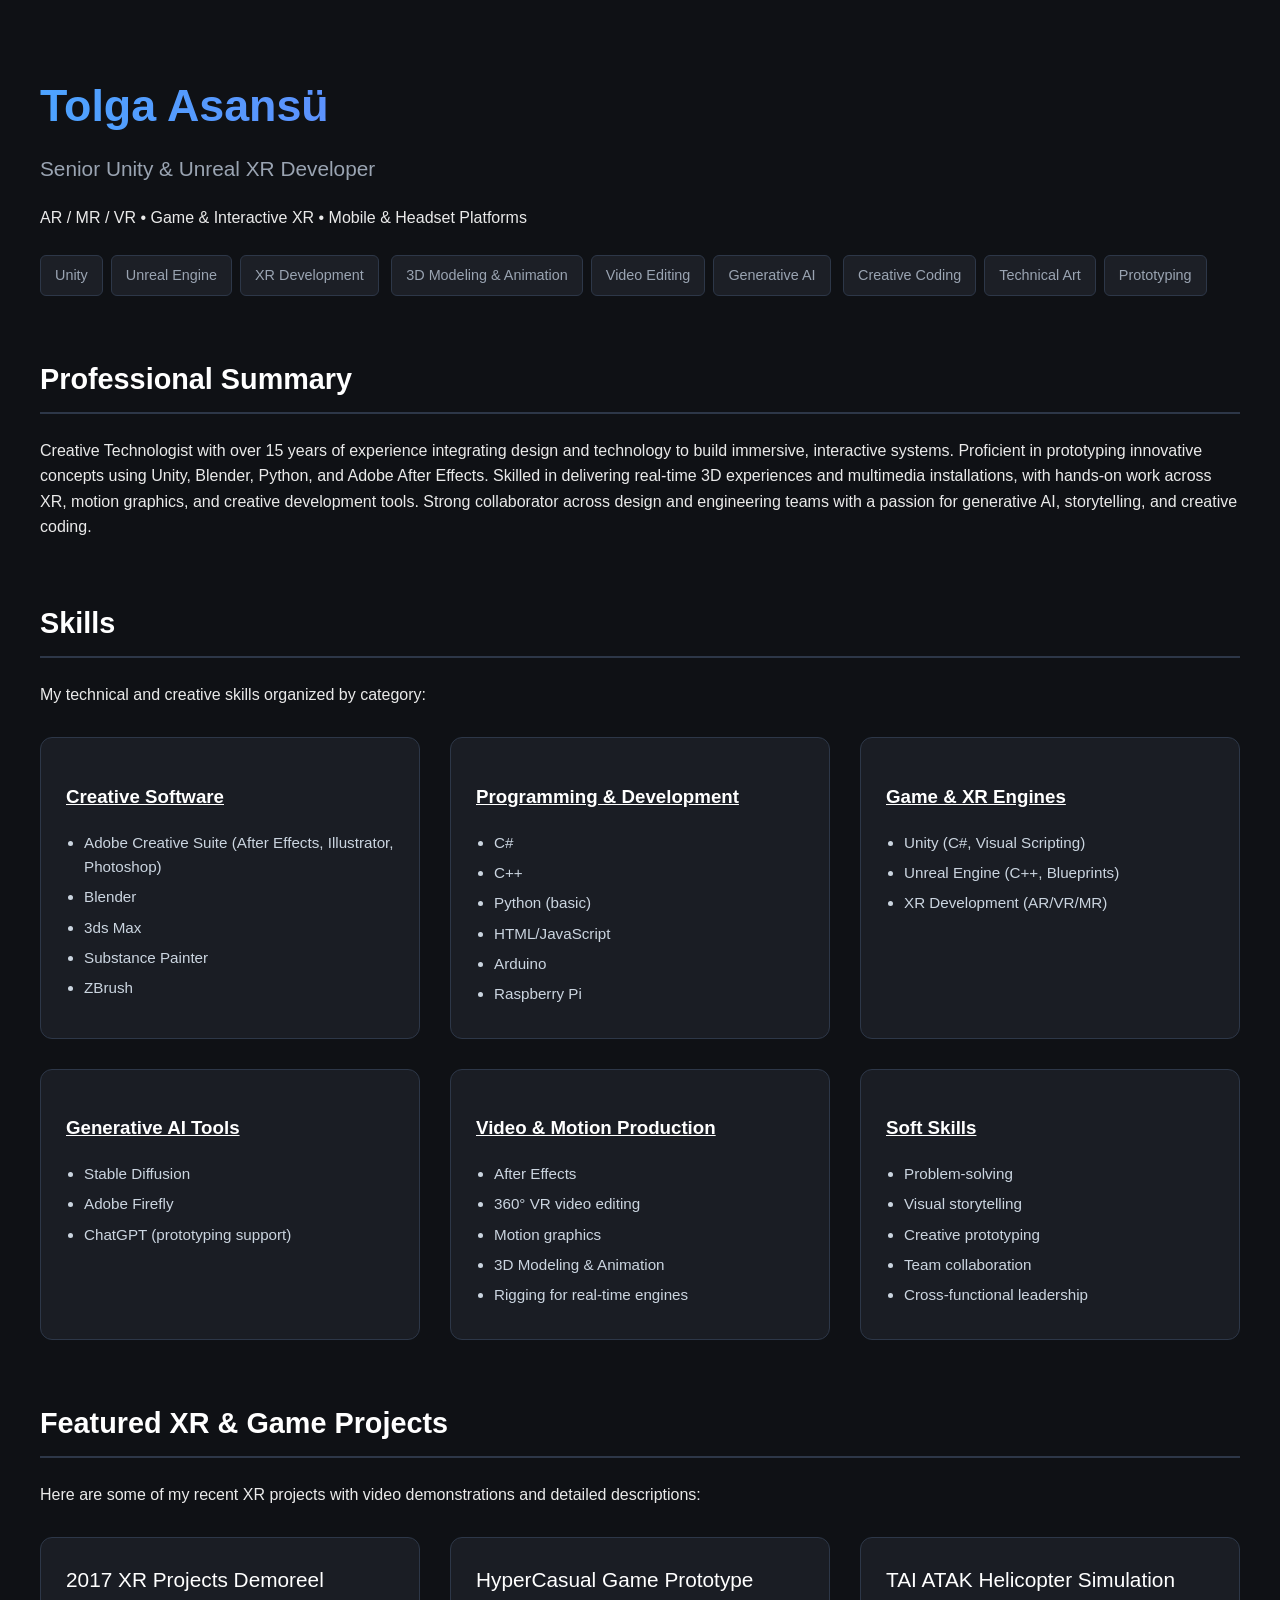
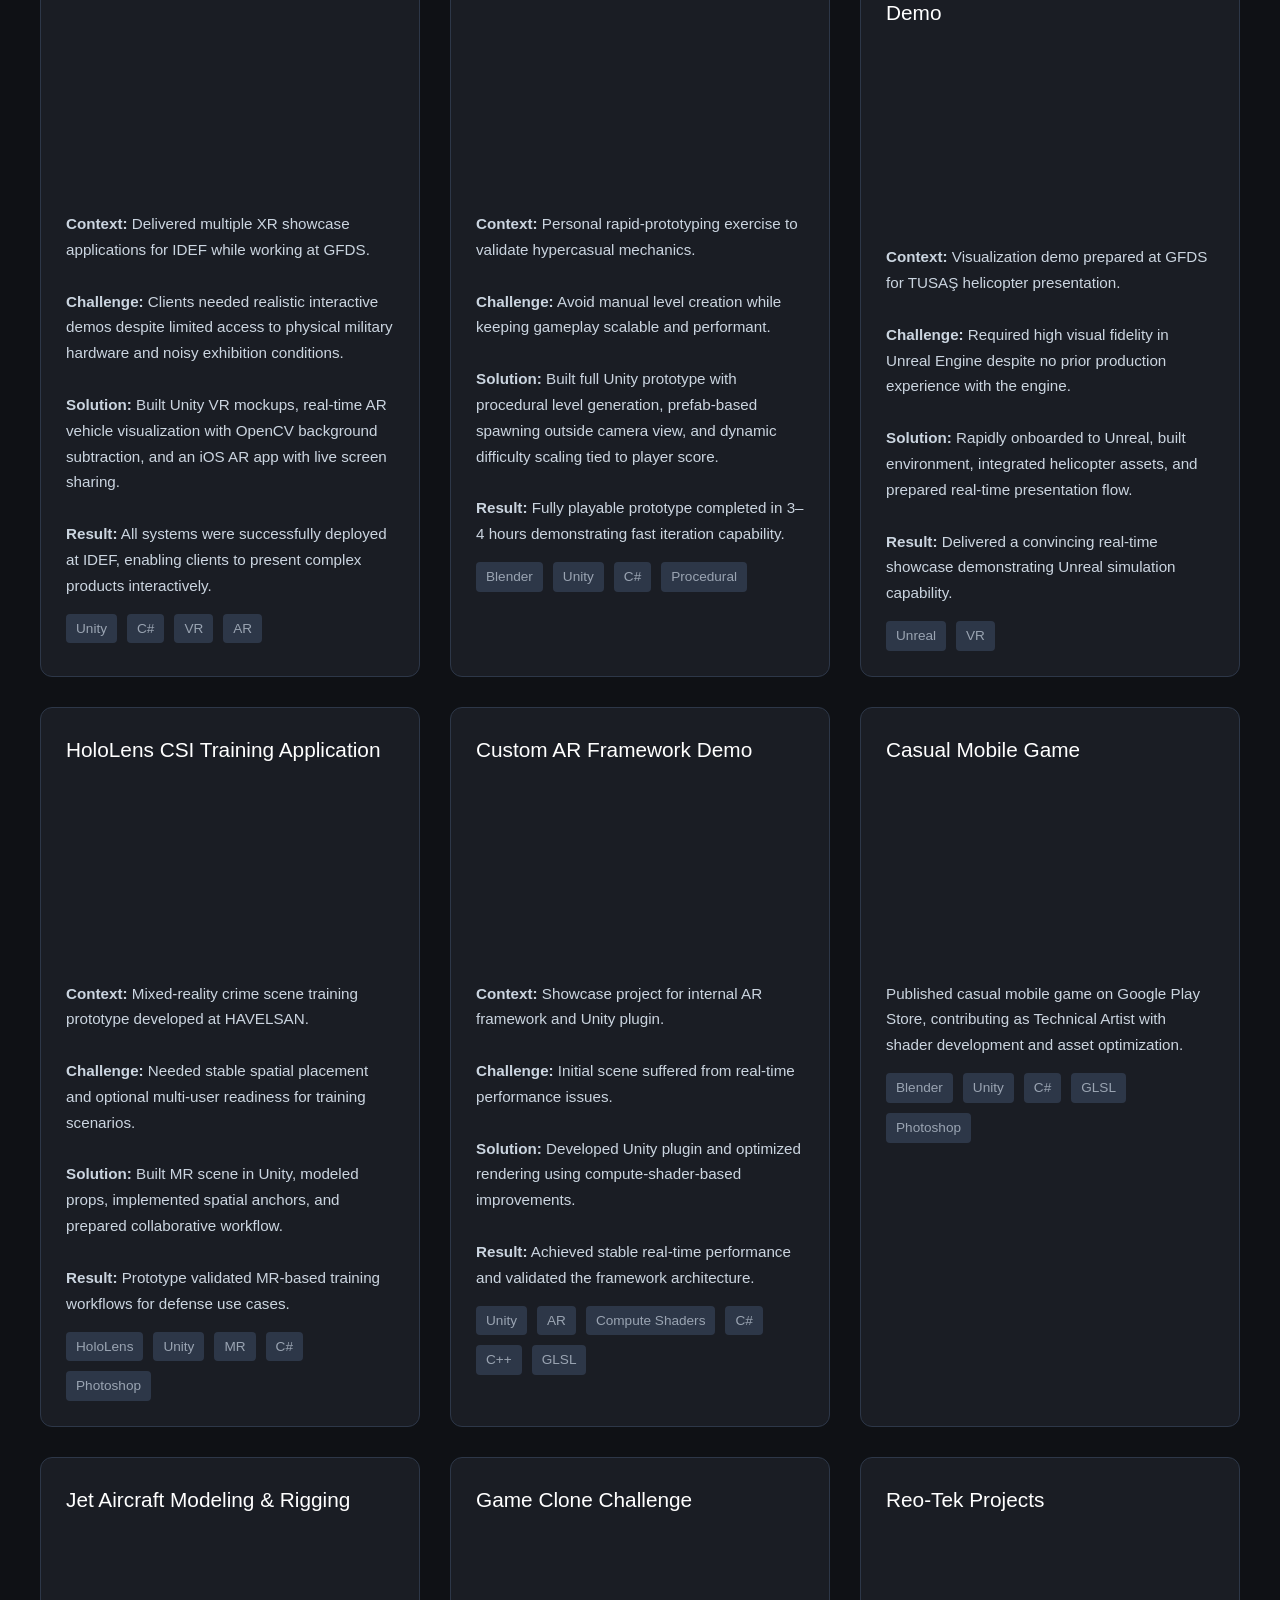
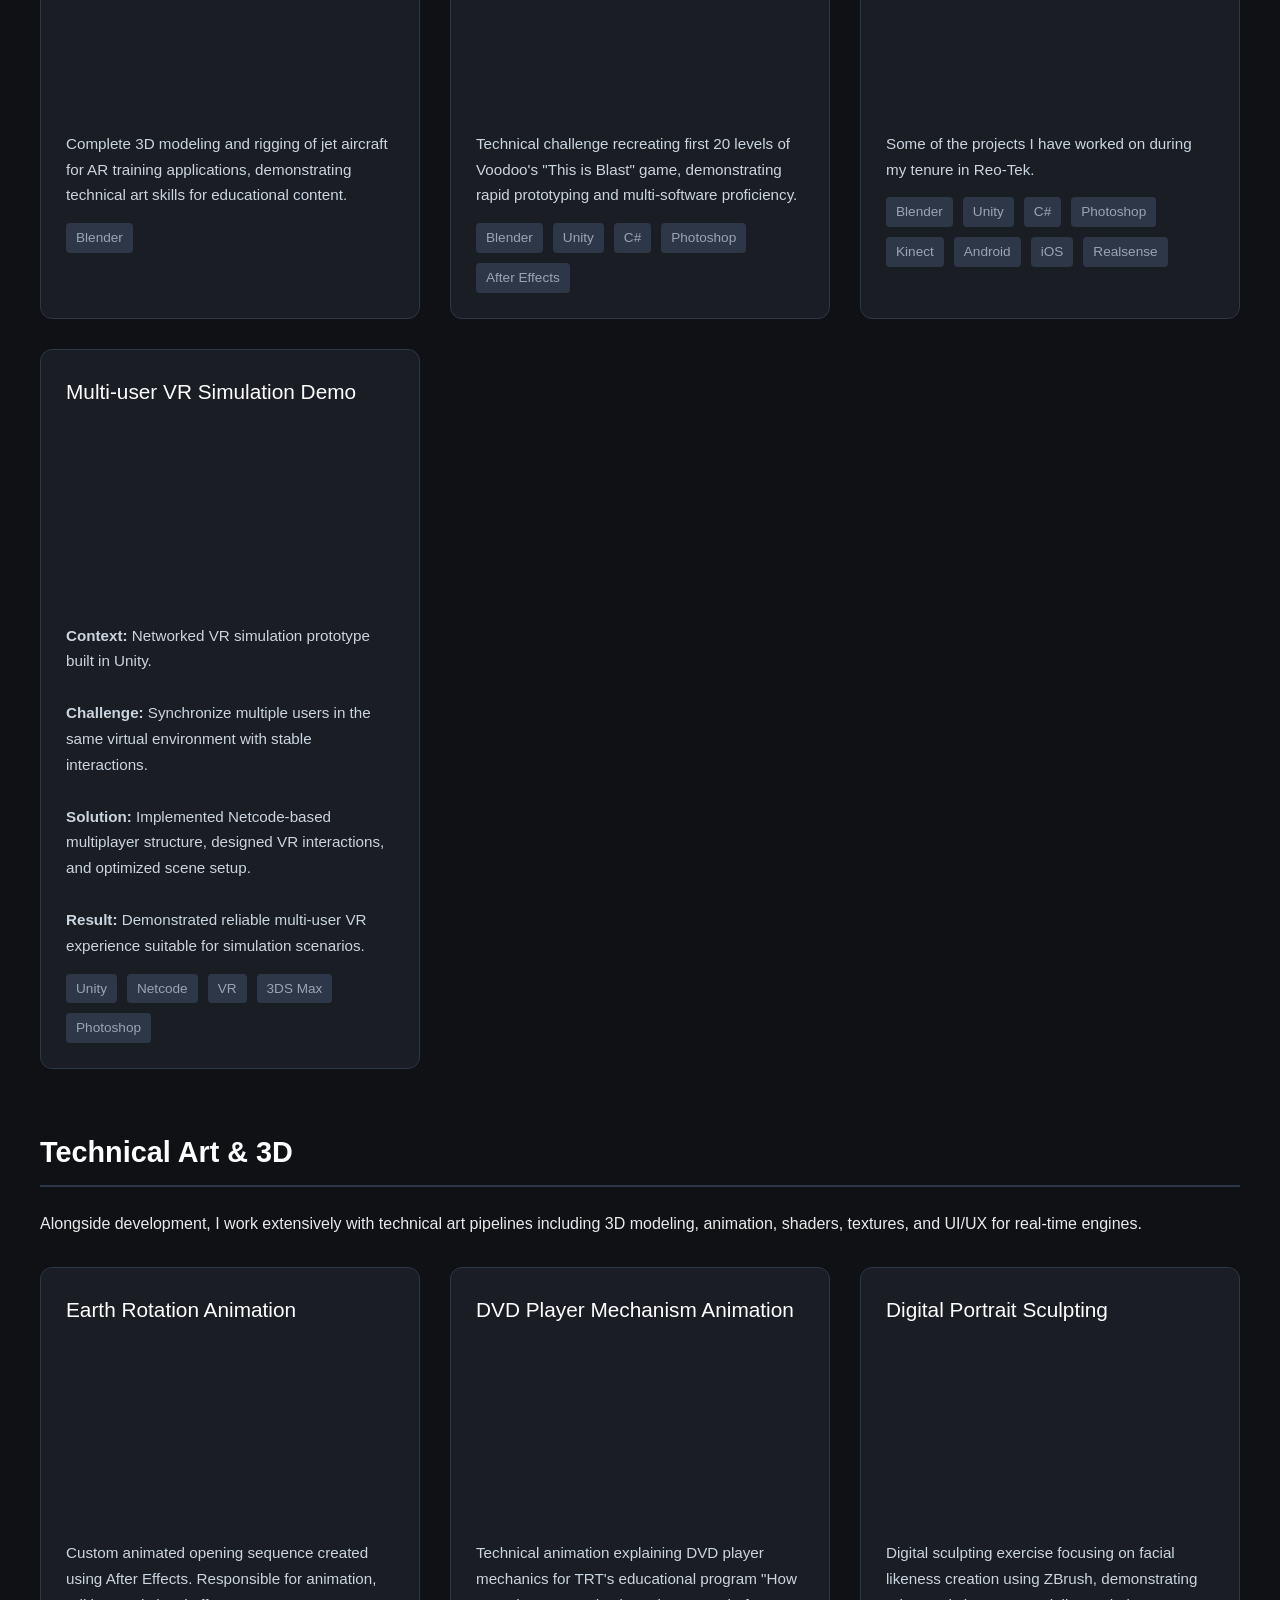
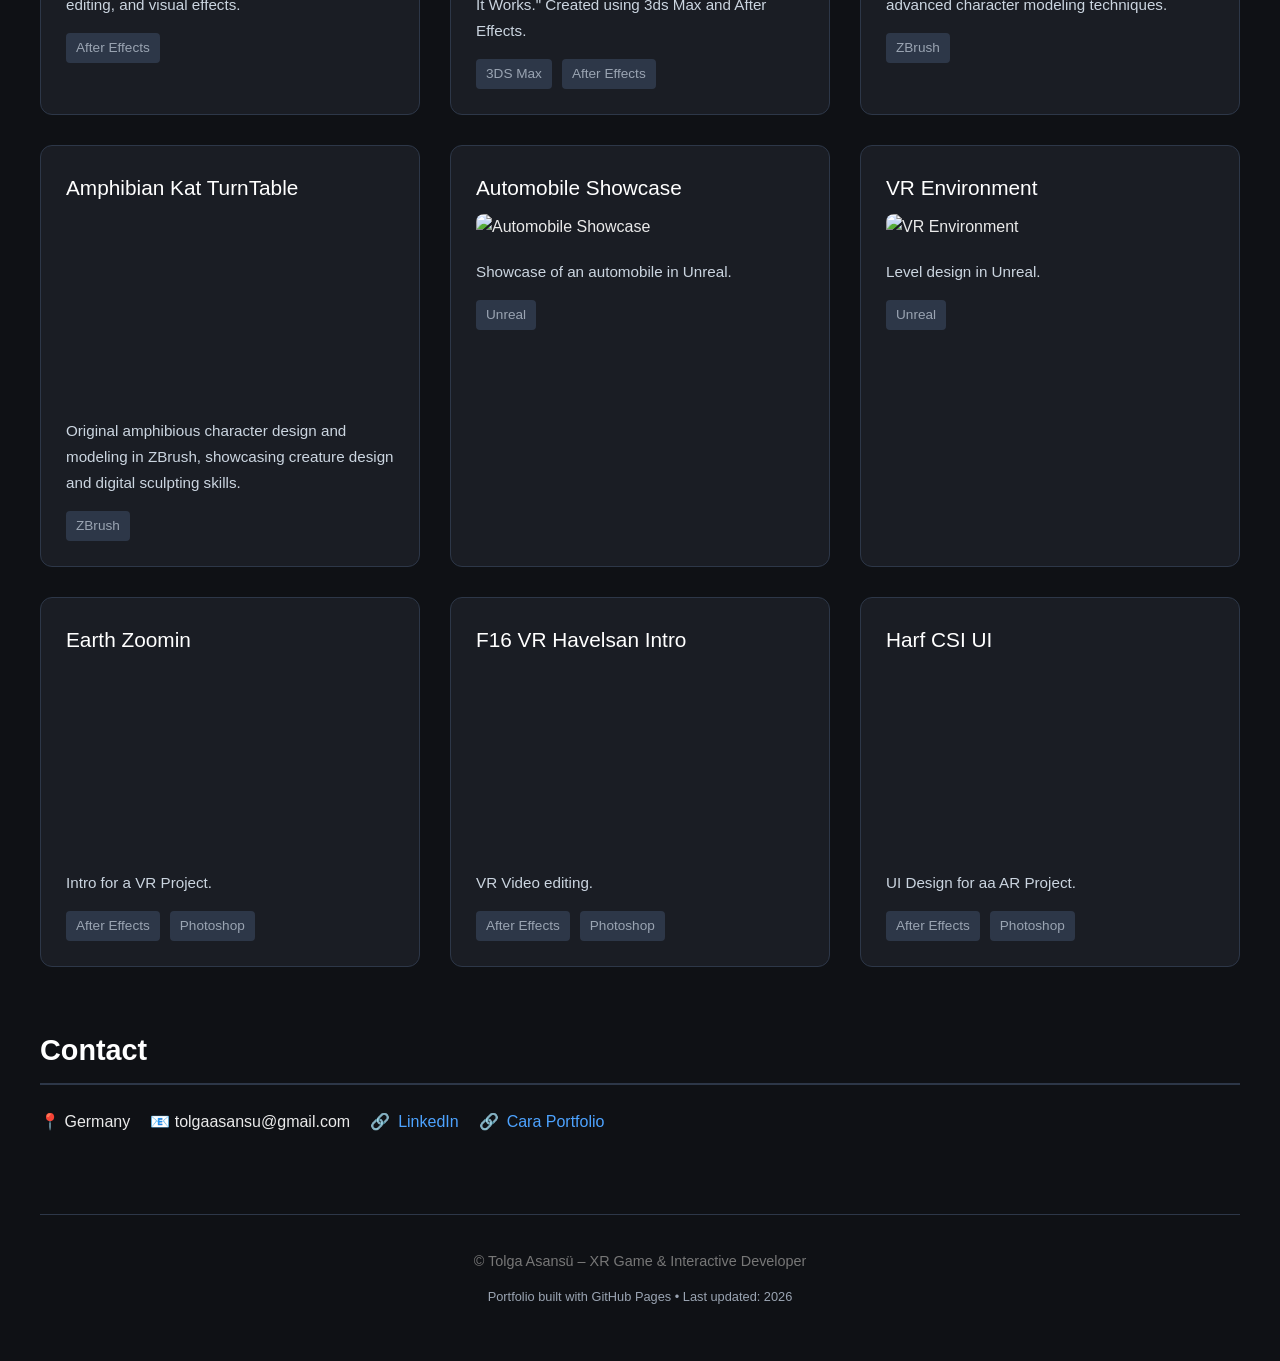
==== commit 2aabfc21: "Update index.html" ====
--- a/index.html
+++ b/index.html
@@ -471,7 +471,7 @@
         <div class="project-card">
           <div class="project-title">VR Environment</div>
           <div class="img-container">
-            <img src="https://www.dropbox.com/scl/fi/i471pvki31vu1w2hs7l9v/Unreal_Quest2_LevelDesign3.jpeg?rlkey=p2rpkb86o2gg1bb8103ait2di&st=hmyvxfxg&dl=0" alt="VR Environment" />
+            <img src="https://www.dropbox.com/scl/fi/p5sngxt21yrshumccyc18/Unreal_Quest2_LevelDesign2.png?rlkey=gvucvr0m6623j1trvo64zdkr0&st=1b24vx5z&dl=0" alt="VR Environment" />
           </div>
           <div class="project-description">
             Level design in Unreal.
@@ -507,7 +507,7 @@
             <iframe src="https://www.dropbox.com/scl/fi/rshfyfp809d3cwml7559d/HARFCSI_UI.mp4?rlkey=r7fnvgy81odo43ujpwn7ejcno&st=9g26hb9t&raw=1&dl=0" title="Harf CSI UI" allow="accelerometer; autoplay; clipboard-write; encrypted-media; gyroscope; picture-in-picture" allowfullscreen></iframe>
           </div>
           <div class="project-description">
-            UI Design for a VR Project.
+            UI Design for aa AR Project.
           </div>
           <div class="project-meta"><span>After Effects</span><span>Photoshop</span></div>
         </div>
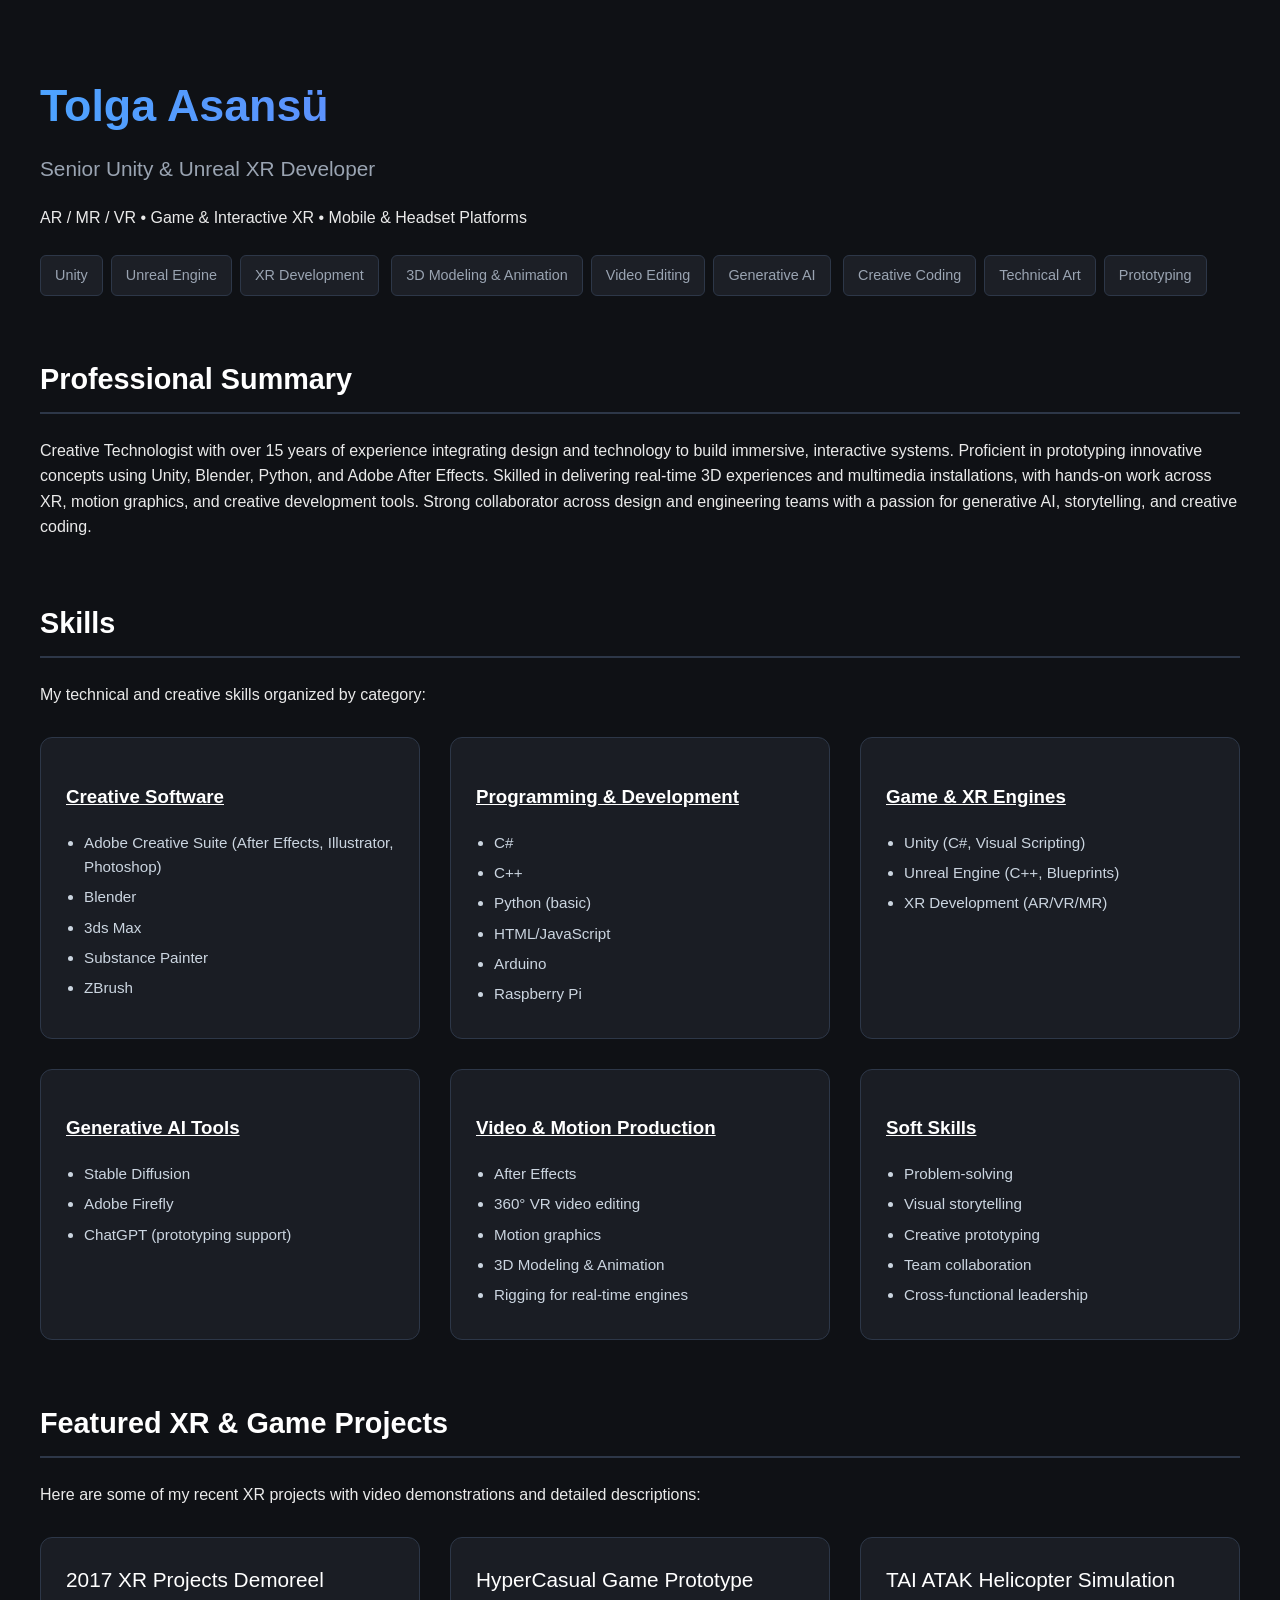
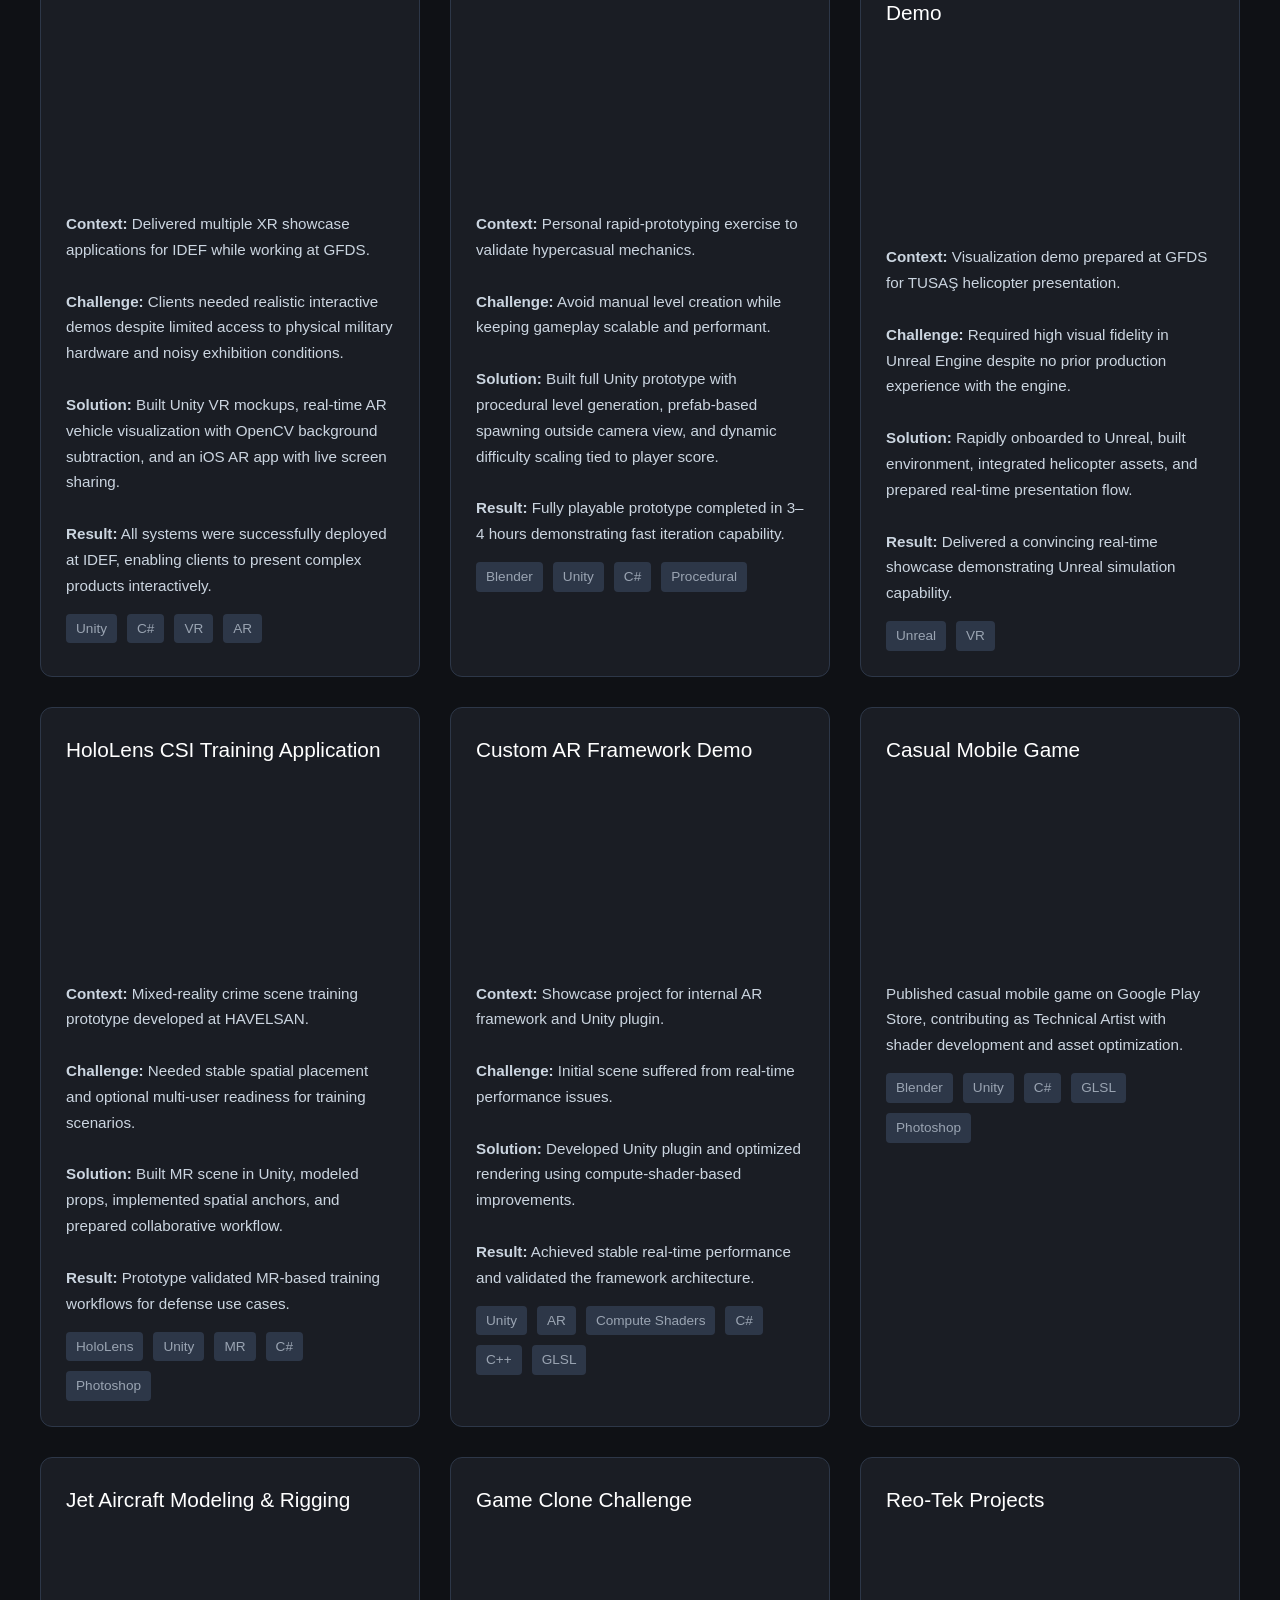
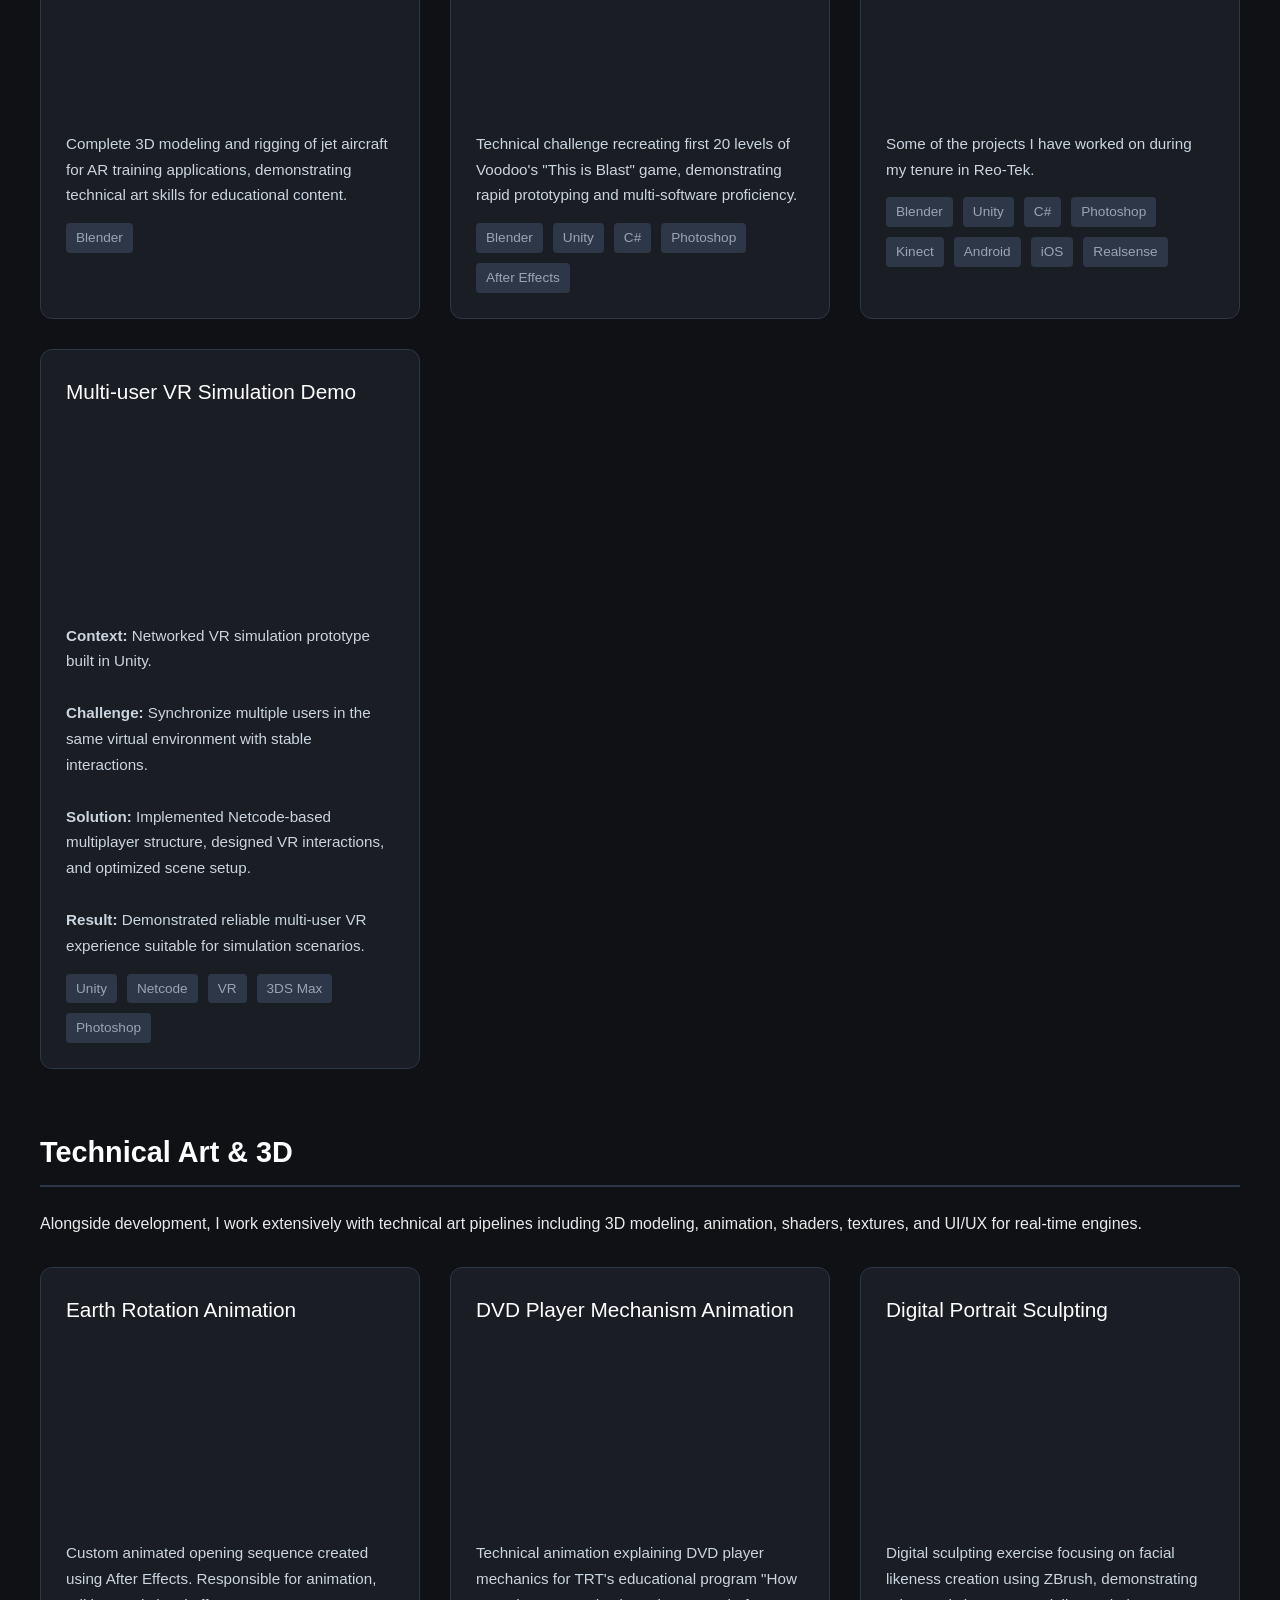
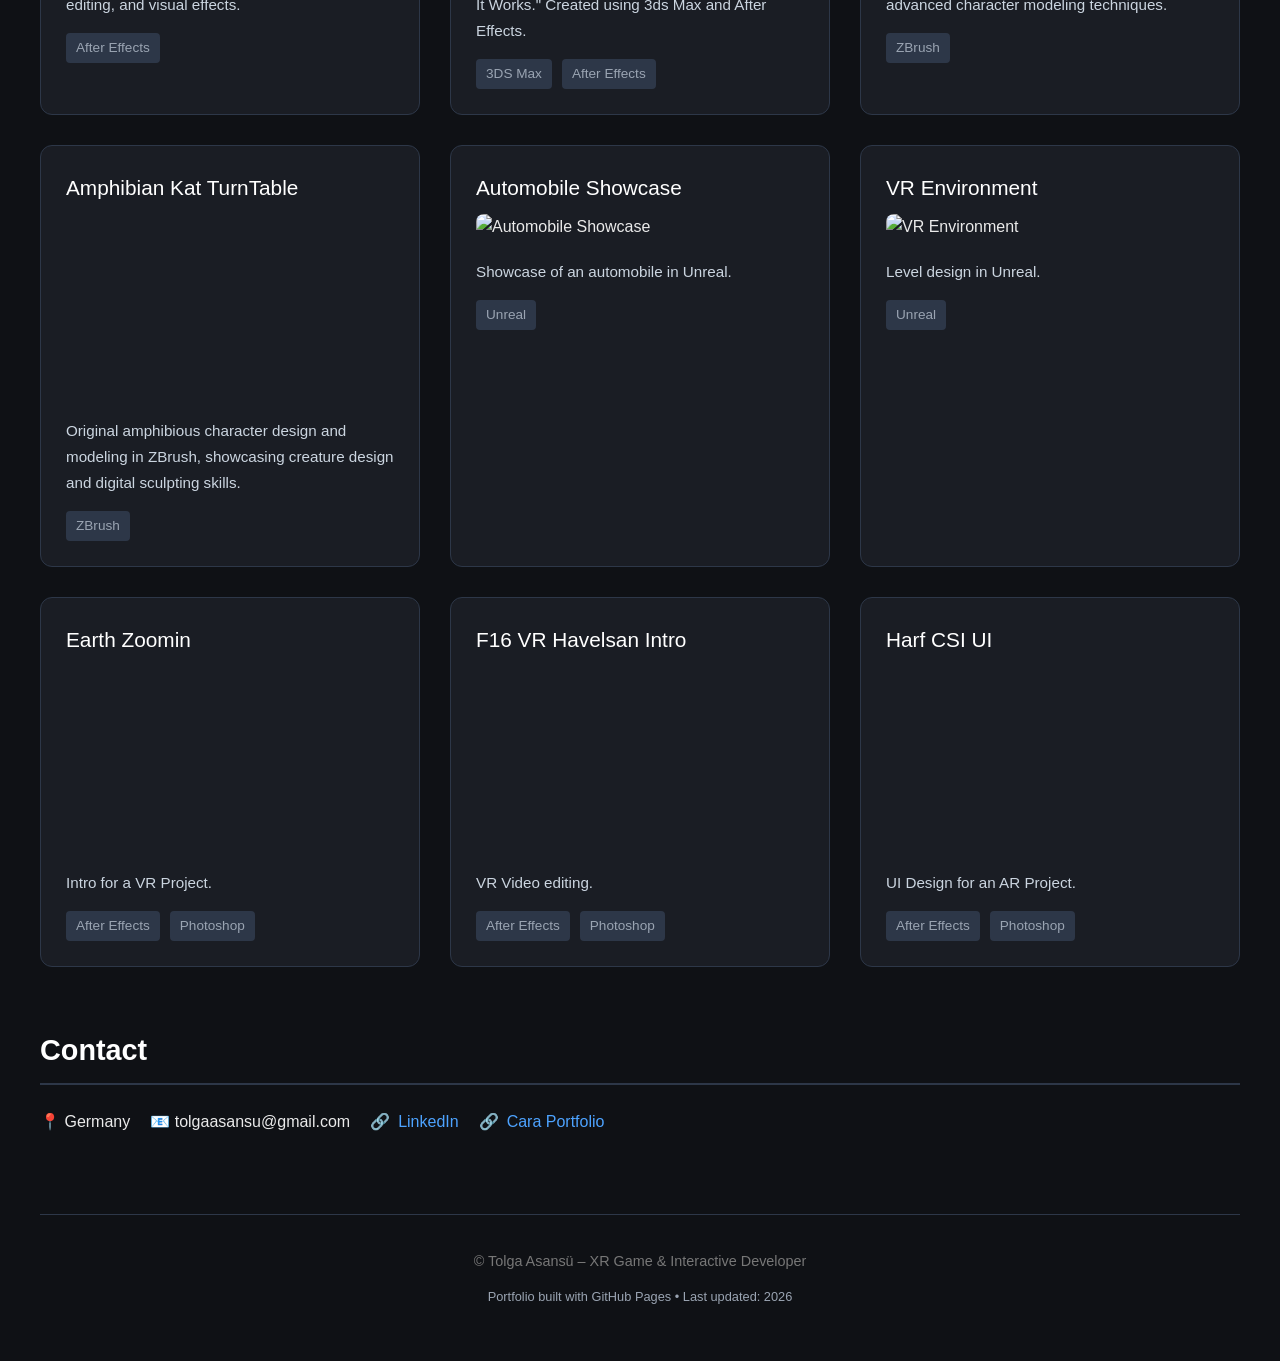
==== commit f65aec03: "Update index.html" ====
--- a/index.html
+++ b/index.html
@@ -471,7 +471,7 @@
         <div class="project-card">
           <div class="project-title">VR Environment</div>
           <div class="img-container">
-            <img src="https://www.dropbox.com/scl/fi/p5sngxt21yrshumccyc18/Unreal_Quest2_LevelDesign2.png?rlkey=gvucvr0m6623j1trvo64zdkr0&st=1b24vx5z&dl=0" alt="VR Environment" />
+            <img src="https://www.dropbox.com/scl/fi/p5sngxt21yrshumccyc18/Unreal_Quest2_LevelDesign2.png?rlkey=gvucvr0m6623j1trvo64zdkr0&st=rgkgzb10&dl=0" alt="VR Environment" />
           </div>
           <div class="project-description">
             Level design in Unreal.
@@ -507,7 +507,7 @@
             <iframe src="https://www.dropbox.com/scl/fi/rshfyfp809d3cwml7559d/HARFCSI_UI.mp4?rlkey=r7fnvgy81odo43ujpwn7ejcno&st=9g26hb9t&raw=1&dl=0" title="Harf CSI UI" allow="accelerometer; autoplay; clipboard-write; encrypted-media; gyroscope; picture-in-picture" allowfullscreen></iframe>
           </div>
           <div class="project-description">
-            UI Design for aa AR Project.
+            UI Design for an AR Project.
           </div>
           <div class="project-meta"><span>After Effects</span><span>Photoshop</span></div>
         </div>
